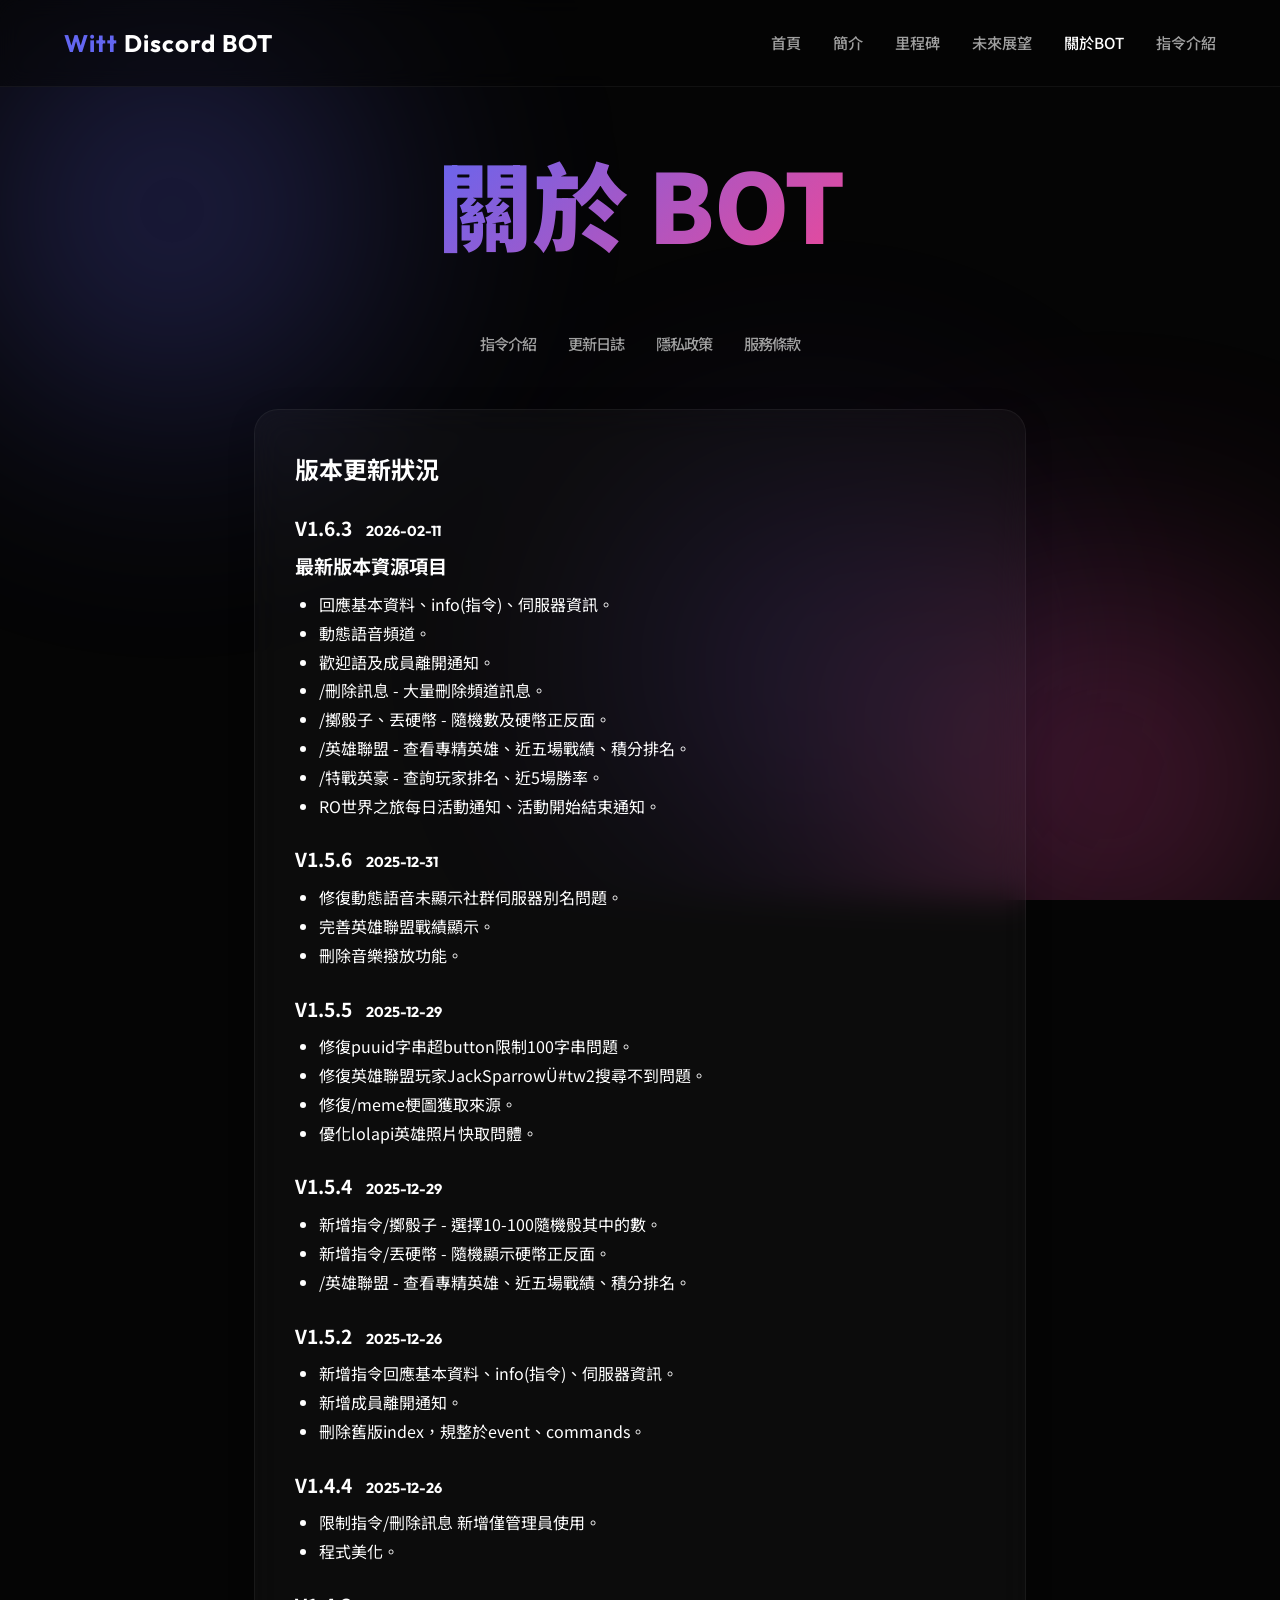
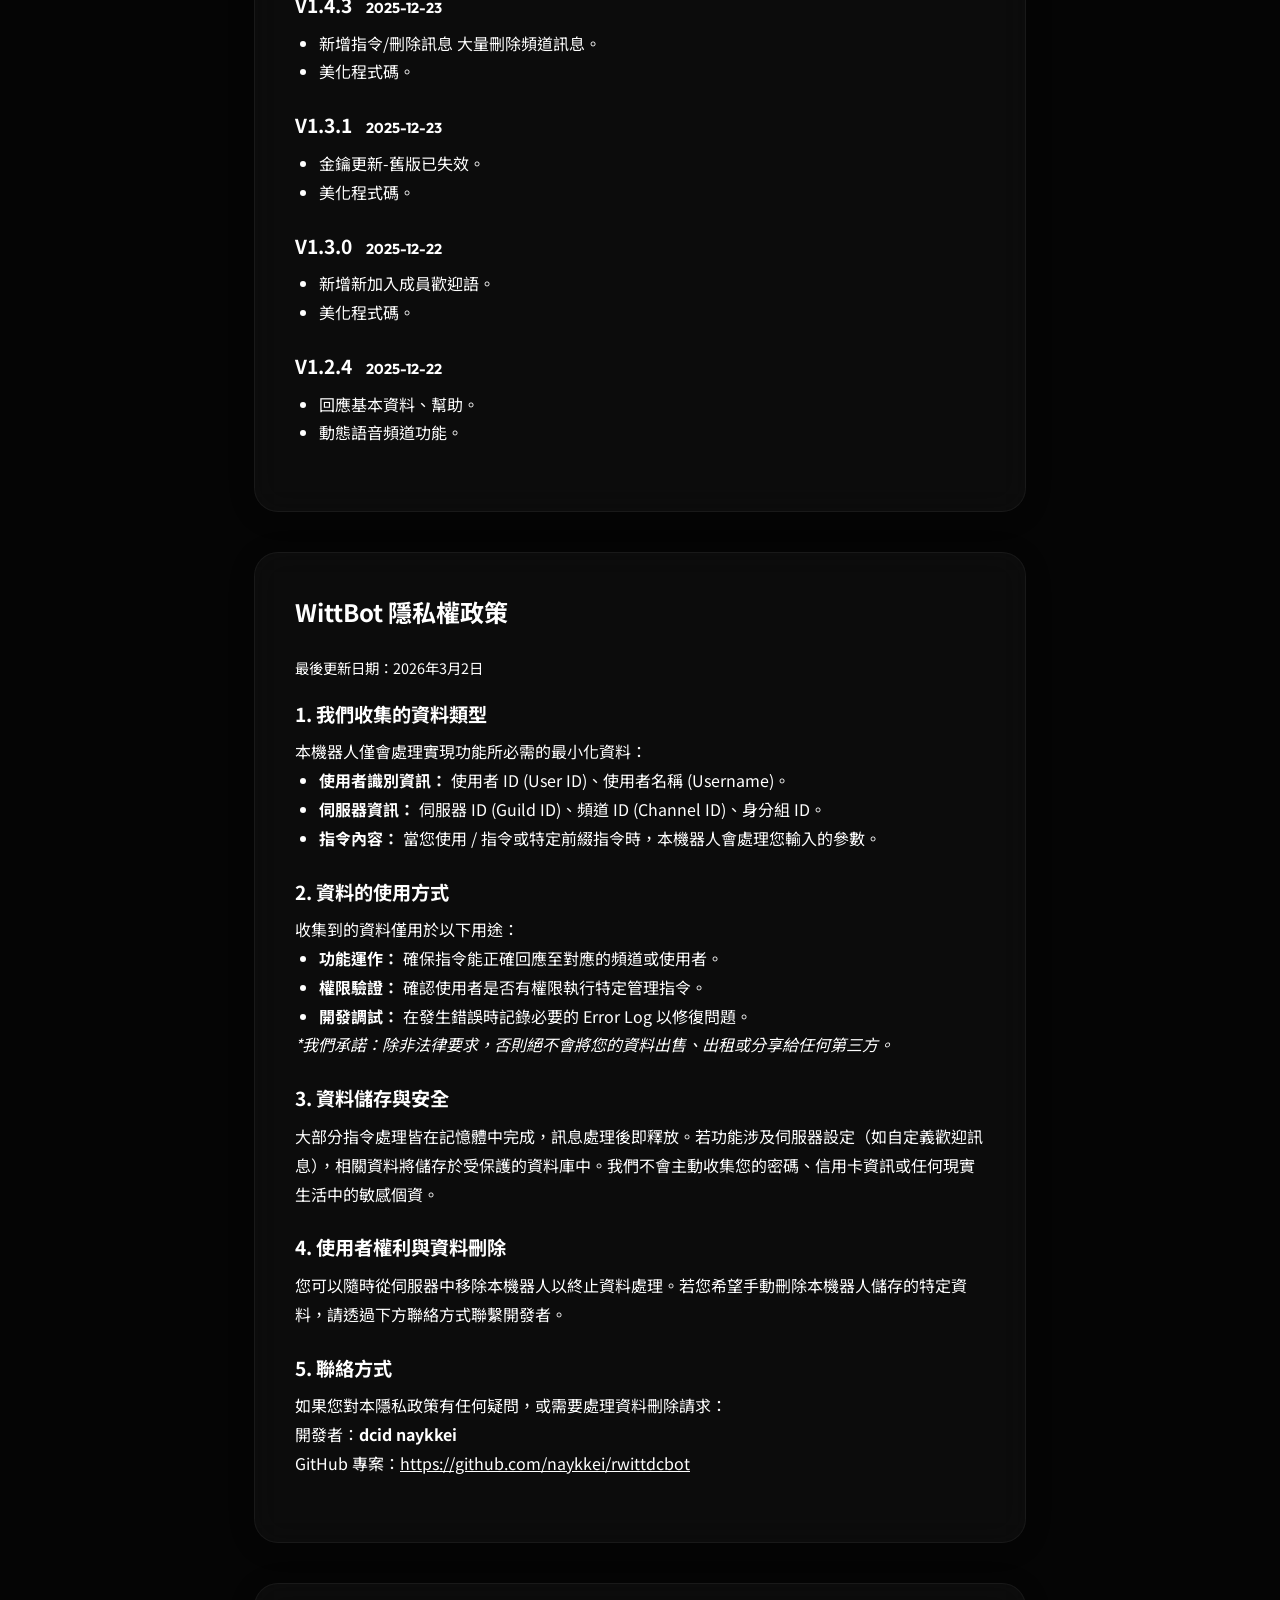
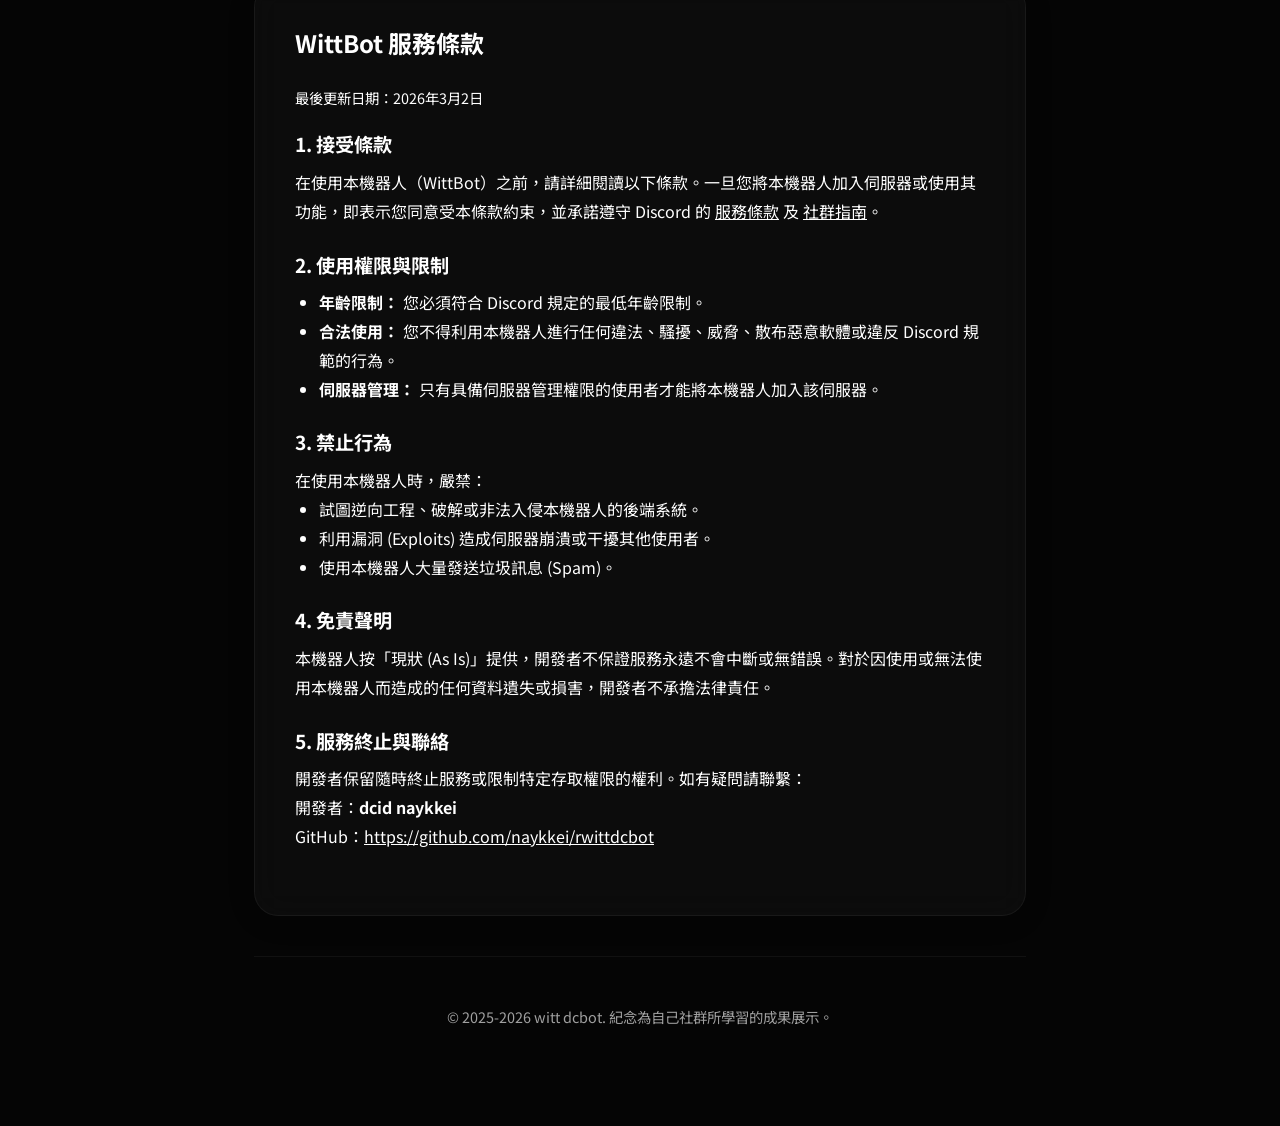
==== about.html @ fbfe6619 "Update about.html" ====
<!DOCTYPE html>
<html lang="zh-TW">
<head>
    <meta charset="UTF-8">
    <meta name="viewport" content="width=device-width, initial-scale=1.0">
    <title>維特 DC助手 | 讓自己得社群夠加強大</title>
    <meta name="description" content="紀錄自己讓一個BOT變得更加強大履歷表。">
    <link rel="stylesheet" href="style.css">
    <link rel="preconnect" href="https://fonts.googleapis.com">
    <link rel="preconnect" href="https://fonts.gstatic.com" crossorigin>
    <link href="https://fonts.googleapis.com/css2?family=Noto+Sans+TC:wght@300;400;700;900&family=Outfit:wght@300;400;700&display=swap" rel="stylesheet">
    <style>
        .about-section {
            padding: 150px 5% 50px;
            max-width: 900px;
            margin: 0 auto;
        }
        .about-card {
            margin-bottom: 2.5rem;
        }
        .about-card h2 {
            margin-bottom: 1.5rem;
            color: var(--primary-color);
            position: relative;
            display: inline-block;
        }
        .about-card h2::after {
            content: '';
            position: absolute;
            left: 0;
            bottom: -5px;
            width: 50%;
            height: 2px;
            background: linear-gradient(90deg, var(--primary-color), transparent);
        }
        .faq-item {
            margin-bottom: 1.5rem;
        }
        .faq-item h3 {
            color: #fff;
            margin-bottom: 0.5rem;
            font-size: 1.2rem;
        }
        .faq-item p, .faq-item ul {
            color: var(--text-muted);
            line-height: 1.8;
            font-size: 1rem;
        }
        .faq-item ul {
            padding-left: 1.5rem;
        }
        .changelog-date {
            font-size: 0.9rem;
            color: var(--primary-color);
            font-family: 'Outfit', sans-serif;
            margin-left: 10px;
        }
    </style>
</head>
<body>
    <div class="bg-elements">
        <div class="glow glow-1"></div>
        <div class="glow glow-2"></div>
        <div class="glow glow-3"></div>
    </div>

    <nav class="navbar">
        <div class="logo"><span>Witt</span> Discord BOT</div>
        <ul class="nav-links">
            <li><a href="index.html#home">首頁</a></li>
            <li><a href="index.html#intro">簡介</a></li>
            <li><a href="index.html#timeline">里程碑</a></li>
            <li><a href="index.html#future">未來展望</a></li>
            <li><a href="about.html" class="active" style="color: var(--primary-color);">關於BOT</a></li>
            <li><a href="commands.html" class="active">指令介紹</a></li>
        </ul>
    </nav>

    <div class="about-section">
        <h1 class="title reveal" style="text-align: center; margin-bottom: 3rem;">
            <span class="text-gradient">關於 BOT</span>
                <ul class="nav-links">
                    <li><a href="commands.html">指令介紹</a></li>
                    <li><a href="#botlogs">更新日誌</a></li>
                    <li><a href="#privacy">隱私政策</a></li>
                    <li><a href="#terms">服務條款</a></li>
                </ul>
        </h1>
        
        <div class="glass-card about-card reveal">
            <h2 id="botlogs">版本更新狀況</h2>


<div class="faq-item">
                <h3>V1.6.3 <span class="changelog-date">2026-02-11</span></h3>
		<h3>最新版本資源項目</h3>
                <ul>
                    <li>回應基本資料、info(指令)、伺服器資訊。</li>
                    <li>動態語音頻道。</li>
			<li>歡迎語及成員離開通知。</li>
		<li>/刪除訊息 - 大量刪除頻道訊息。</li>
		<li>/擲骰子、丟硬幣 - 隨機數及硬幣正反面。</li>
		<li>/英雄聯盟 - 查看專精英雄、近五場戰績、積分排名。</li>
		<li>/特戰英豪 - 查詢玩家排名、近5場勝率。</li>
		<li>RO世界之旅每日活動通知、活動開始結束通知。</li>
                </ul>
            </div>


<div class="faq-item">
                <h3>V1.5.6 <span class="changelog-date">2025-12-31</span></h3>
                <ul>
                    <li>修復動態語音未顯示社群伺服器別名問題。</li>
                    <li>完善英雄聯盟戰績顯示。</li>
                    <li>刪除音樂撥放功能。</li>
                </ul>
            </div>


<div class="faq-item">
                <h3>V1.5.5 <span class="changelog-date">2025-12-29</span></h3>
                <ul>
                    <li>修復puuid字串超button限制100字串問題。</li>
                    <li>修復英雄聯盟玩家JackSparrowÜ#tw2搜尋不到問題。</li>
                    <li>修復/meme梗圖獲取來源。</li>
                    <li>優化lolapi英雄照片快取問體。</li>
                </ul>
            </div>


<div class="faq-item">
                <h3>V1.5.4 <span class="changelog-date">2025-12-29</span></h3>
                <ul>
                    <li>新增指令/擲骰子 - 選擇10-100隨機骰其中的數。</li>
                    <li>新增指令/丟硬幣 - 隨機顯示硬幣正反面。</li>
                    <li>/英雄聯盟 - 查看專精英雄、近五場戰績、積分排名。</li>
                </ul>
            </div>


<div class="faq-item">
                <h3>V1.5.2 <span class="changelog-date">2025-12-26</span></h3>
                <ul>
                    <li>新增指令回應基本資料、info(指令)、伺服器資訊。</li>
                    <li>新增成員離開通知。</li>
                    <li>刪除舊版index，規整於event、commands。</li>
                </ul>
            </div>


<div class="faq-item">
                <h3>V1.4.4 <span class="changelog-date">2025-12-26</span></h3>
                <ul>
                    <li>限制指令/刪除訊息 新增僅管理員使用。</li>
                    <li>程式美化。</li>
                </ul>
            </div>

<div class="faq-item">
                <h3>V1.4.3 <span class="changelog-date">2025-12-23</span></h3>
                <ul>
                    <li>新增指令/刪除訊息 大量刪除頻道訊息。</li>
                    <li>美化程式碼。</li>
                </ul>
            </div>

 
<div class="faq-item">
                <h3>V1.3.1 <span class="changelog-date">2025-12-23</span></h3>
                <ul>
                    <li>金鑰更新-舊版已失效。</li>
                    <li>美化程式碼。</li>
                </ul>
            </div>


<div class="faq-item">
                <h3>V1.3.0 <span class="changelog-date">2025-12-22</span></h3>
                <ul>
                    <li>新增新加入成員歡迎語。</li>
                    <li>美化程式碼。</li>
                </ul>
            </div>


<div class="faq-item">
                <h3>V1.2.4 <span class="changelog-date">2025-12-22</span></h3>
                <ul>
                    <li>回應基本資料、幫助。</li>
                    <li>動態語音頻道功能。</li>
                </ul>
            </div>

        </div>

        <div class="glass-card about-card reveal">
    <h2 id="privacy">WittBot 隱私權政策</h2>
    <p style="font-size: 0.9em; color: var(--text-muted); margin-bottom: 20px;">最後更新日期：2026年3月2日</p>

    <div class="faq-item">
        <h3>1. 我們收集的資料類型</h3>
        <p>本機器人僅會處理實現功能所必需的最小化資料：</p>
        <ul>
            <li><strong>使用者識別資訊：</strong> 使用者 ID (User ID)、使用者名稱 (Username)。</li>
            <li><strong>伺服器資訊：</strong> 伺服器 ID (Guild ID)、頻道 ID (Channel ID)、身分組 ID。</li>
            <li><strong>指令內容：</strong> 當您使用 / 指令或特定前綴指令時，本機器人會處理您輸入的參數。</li>
        </ul>
    </div>

    <div class="faq-item">
        <h3>2. 資料的使用方式</h3>
        <p>收集到的資料僅用於以下用途：</p>
        <ul>
            <li><strong>功能運作：</strong> 確保指令能正確回應至對應的頻道或使用者。</li>
            <li><strong>權限驗證：</strong> 確認使用者是否有權限執行特定管理指令。</li>
            <li><strong>開發調試：</strong> 在發生錯誤時記錄必要的 Error Log 以修復問題。</li>
        </ul>
        <p><em>*我們承諾：除非法律要求，否則絕不會將您的資料出售、出租或分享給任何第三方。</em></p>
    </div>

    <div class="faq-item">
        <h3>3. 資料儲存與安全</h3>
        <p>大部分指令處理皆在記憶體中完成，訊息處理後即釋放。若功能涉及伺服器設定（如自定義歡迎訊息），相關資料將儲存於受保護的資料庫中。我們不會主動收集您的密碼、信用卡資訊或任何現實生活中的敏感個資。</p>
    </div>

    <div class="faq-item">
        <h3>4. 使用者權利與資料刪除</h3>
        <p>您可以隨時從伺服器中移除本機器人以終止資料處理。若您希望手動刪除本機器人儲存的特定資料，請透過下方聯絡方式聯繫開發者。</p>
    </div>

    <div class="faq-item">
        <h3>5. 聯絡方式</h3>
        <p>如果您對本隱私政策有任何疑問，或需要處理資料刪除請求：</p>
        <p>
            開發者：<strong>dcid naykkei</strong><br>
            GitHub 專案：<a href="https://github.com/naykkei/rwittdcbot" target="_blank" style="color: inherit;">https://github.com/naykkei/rwittdcbot</a>
        </p>
    </div>
</div>

        <div class="glass-card about-card reveal">
    <h2 id="terms">WittBot 服務條款</h2>
    <p style="font-size: 0.9em; color: var(--text-muted); margin-bottom: 20px;">最後更新日期：2026年3月2日</p>

    <div class="faq-item">
        <h3>1. 接受條款</h3>
        <p>在使用本機器人（WittBot）之前，請詳細閱讀以下條款。一旦您將本機器人加入伺服器或使用其功能，即表示您同意受本條款約束，並承諾遵守 Discord 的 <a href="https://discord.com/terms" target="_blank" style="color: inherit; text-decoration: underline;">服務條款</a> 及 <a href="https://discord.com/guidelines" target="_blank" style="color: inherit; text-decoration: underline;">社群指南</a>。</p>
    </div>

    <div class="faq-item">
        <h3>2. 使用權限與限制</h3>
        <ul>
            <li><strong>年齡限制：</strong> 您必須符合 Discord 規定的最低年齡限制。</li>
            <li><strong>合法使用：</strong> 您不得利用本機器人進行任何違法、騷擾、威脅、散布惡意軟體或違反 Discord 規範的行為。</li>
            <li><strong>伺服器管理：</strong> 只有具備伺服器管理權限的使用者才能將本機器人加入該伺服器。</li>
        </ul>
    </div>

    <div class="faq-item">
        <h3>3. 禁止行為</h3>
        <p>在使用本機器人時，嚴禁：</p>
        <ul>
            <li>試圖逆向工程、破解或非法入侵本機器人的後端系統。</li>
            <li>利用漏洞 (Exploits) 造成伺服器崩潰或干擾其他使用者。</li>
            <li>使用本機器人大量發送垃圾訊息 (Spam)。</li>
        </ul>
    </div>

    <div class="faq-item">
        <h3>4. 免責聲明</h3>
        <p>本機器人按「現狀 (As Is)」提供，開發者不保證服務永遠不會中斷或無錯誤。對於因使用或無法使用本機器人而造成的任何資料遺失或損害，開發者不承擔法律責任。</p>
    </div>

    <div class="faq-item">
        <h3>5. 服務終止與聯絡</h3>
        <p>開發者保留隨時終止服務或限制特定存取權限的權利。如有疑問請聯繫：</p>
        <p>
            開發者：<strong>dcid naykkei</strong><br>
            GitHub：<a href="https://github.com/naykkei/rwittdcbot" target="_blank" style="color: inherit;">https://github.com/naykkei/rwittdcbot</a>
        </p>
    </div>
</div>

    <footer>
        <p>© 2025-2026 witt dcbot. 紀念為自己社群所學習的成果展示。</p>
    </footer>

    <script src="script.js"></script>
</body>
</html>
---- style.css ----
:root {
    --bg-color: #050505;
    --text-primary: #ffffff;
    --text-secondary: #a0a0a0;
    --accent-1: #6366f1;
    --accent-2: #ec4899;
    --accent-3: #8b5cf6;
    --glass-bg: rgba(255, 255, 255, 0.03);
    --glass-border: rgba(255, 255, 255, 0.05);
}

* {
    margin: 0;
    padding: 0;
    box-sizing: border-box;
    scroll-behavior: smooth;
}

body {
    font-family: 'Noto Sans TC', 'Outfit', sans-serif;
    background-color: var(--bg-color);
    color: var(--text-primary);
    overflow-x: hidden;
    line-height: 1.6;
}

.bg-elements {
    position: fixed;
    top: 0;
    left: 0;
    width: 100vw;
    height: 100vh;
    z-index: -1;
    overflow: hidden;
    pointer-events: none;
}

.glow {
    position: absolute;
    width: 600px;
    height: 600px;
    border-radius: 50%;
    filter: blur(120px);
    opacity: 0.4;
    animation: float 20s infinite ease-in-out alternate;
}

.glow-1 {
    top: -10%;
    left: -10%;
    background: radial-gradient(circle, var(--accent-1), transparent 70%);
}

.glow-2 {
    bottom: -20%;
    right: -10%;
    background: radial-gradient(circle, var(--accent-2), transparent 70%);
    animation-delay: -5s;
}

.glow-3 {
    top: 40%;
    left: 40%;
    background: radial-gradient(circle, var(--accent-3), transparent 70%);
    opacity: 0.2;
    animation-delay: -10s;
}

@keyframes float {
    0% { transform: translate(0, 0) scale(1); }
    100% { transform: translate(100px, 50px) scale(1.2); }
}

/* Glassmorphism */

.glass-card {
    background: var(--glass-bg);
    backdrop-filter: blur(16px);
    -webkit-backdrop-filter: blur(16px);
    border: 1px solid var(--glass-border);
    border-radius: 24px;
    padding: 2.5rem;
    box-shadow: 0 4px 30px rgba(0, 0, 0, 0.1);
    transition: transform 0.3s ease, box-shadow 0.3s ease, border-color 0.3s ease;
}

.glass-card:hover {
    transform: translateY(-5px);
    box-shadow: 0 10px 40px rgba(0, 0, 0, 0.2);
    border-color: rgba(255, 255, 255, 0.1);
}

/* Navigation */

.navbar {
    position: fixed;
    top: 0;
    width: 100%;
    padding: 1.5rem 5%;
    display: flex;
    justify-content: space-between;
    align-items: center;
    z-index: 100;
    background: rgba(5, 5, 5, 0.5);
    backdrop-filter: blur(10px);
    border-bottom: 1px solid var(--glass-border);
    transition: padding 0.3s ease;
}

.logo {
    font-family: 'Outfit', sans-serif;
    font-size: 1.5rem;
    font-weight: 700;
    letter-spacing: 1px;
}

.logo span {
    color: var(--accent-1);
}

.nav-links {
    display: flex;
    list-style: none;
    gap: 2rem;
    justify-content: center;
}

.nav-links a {
    color: var(--text-secondary);
    text-decoration: none;
    font-weight: 500;
    font-size: 0.95rem;
    transition: color 0.3s ease;
    position: relative;
}

.nav-links a::after {
    content: '';
    position: absolute;
    bottom: -5px;
    left: 0;
    width: 0;
    height: 2px;
    background: linear-gradient(90deg, var(--accent-1), var(--accent-2));
    transition: width 0.3s ease;
}

.nav-links a:hover {
    color: var(--text-primary);
}



.nav-links a:hover::after {
    width: 100%;
}

/* Hero Section */

.hero {
    height: 100vh;
    display: flex;
    align-items: center;
    justify-content: center;
    text-align: center;
    padding: 0 5%;
    position: relative;
}

.badge {
    display: inline-block;
    padding: 0.5rem 1.2rem;
    border-radius: 50px;
    background: rgba(99, 102, 241, 0.1);
    border: 1px solid rgba(99, 102, 241, 0.2);
    color: #a5b4fc;
    font-size: 0.9rem;
    font-weight: 500;
    margin-bottom: 1.5rem;
    letter-spacing: 1px;
}

.title {
    font-size: clamp(3rem, 8vw, 6rem);
    font-weight: 900;
    line-height: 1.1;
    margin-bottom: 1.5rem;
    letter-spacing: -1px;
}

.text-gradient {
    background: linear-gradient(135deg, var(--accent-1) 0%, var(--accent-2) 100%);
    -webkit-background-clip: text;
    -webkit-text-fill-color: transparent;
    background-clip: text;
}

.subtitle {
    font-size: clamp(1.1rem, 2vw, 1.4rem);
    color: var(--text-secondary);
    max-width: 600px;
    margin: 0 auto 3rem;
}

.cta-button {
    display: inline-flex;
    align-items: center;
    gap: 0.8rem;
    padding: 1rem 2.5rem;
    background: linear-gradient(135deg, var(--accent-1) 0%, var(--accent-3) 100%);
    color: white;
    text-decoration: none;
    border-radius: 50px;
    font-weight: 700;
    font-size: 1.1rem;
    transition: transform 0.3s ease, box-shadow 0.3s ease;
    box-shadow: 0 4px 15px rgba(99, 102, 241, 0.3);
}



.cta-button:hover {
    transform: translateY(-2px);
    box-shadow: 0 8px 25px rgba(99, 102, 241, 0.5);
}



.arrow {
    transition: transform 0.3s ease;
}



.cta-button:hover .arrow {
    transform: translateY(3px);
}



/* Sections */

section {
    padding: 8rem 5%;
    max-width: 1200px;
    margin: 0 auto;
}



.section-title {
    font-size: 2.5rem;
    font-weight: 700;
    text-align: center;
    margin-bottom: 4rem;
    position: relative;
    display: inline-block;
    left: 50%;
    transform: translateX(-50%);
}



.section-title::after {
    content: '';
    position: absolute;
    bottom: -10px;
    left: 50%;
    transform: translateX(-50%);
    width: 60px;
    height: 4px;
    background: linear-gradient(90deg, var(--accent-1), var(--accent-2));
    border-radius: 2px;
}



/* Intro */

.intro-section .glass-card {
    text-align: center;
    max-width: 800px;
    margin: 0 auto;
}



.intro-section h2 {
    font-size: 2rem;
    margin-bottom: 1rem;
}



.intro-section p {
    color: var(--text-secondary);
    font-size: 1.1rem;
}



/* Timeline */

.timeline-container {
    position: relative;
    max-width: 800px;
    margin: 0 auto;
}



.timeline-container::before {
    content: '';
    position: absolute;
    top: 0;
    bottom: 0;
    left: 20px;
    width: 2px;
    background: linear-gradient(to bottom, var(--accent-1), var(--accent-2), var(--accent-3));
    border-radius: 2px;
}



.timeline-item {
    position: relative;
    padding-left: 60px;
    margin-bottom: 3rem;
}



.timeline-item:last-child {
    margin-bottom: 0;
}



.timeline-dot {
    position: absolute;
    left: 11px;
    top: 24px;
    width: 20px;
    height: 20px;
    border-radius: 50%;
    background: var(--bg-color);
    border: 4px solid var(--accent-1);
    box-shadow: 0 0 10px rgba(99, 102, 241, 0.5);
    z-index: 1;
    transition: background 0.3s ease, transform 0.3s ease;
}



.timeline-item:hover .timeline-dot {
    background: var(--accent-1);
    transform: scale(1.2);
}



.timeline-item:nth-child(even) .timeline-dot {
    border-color: var(--accent-2);
}



.timeline-item:nth-child(even):hover .timeline-dot {
    background: var(--accent-2);
}



.timeline-item:nth-child(3n) .timeline-dot {
    border-color: var(--accent-3);
}



.timeline-item:nth-child(3n):hover .timeline-dot {
    background: var(--accent-3);
}



.year {
    display: inline-block;
    font-family: 'Outfit', sans-serif;
    font-size: 0.9rem;
    font-weight: 700;
    color: var(--accent-1);
    background: rgba(99, 102, 241, 0.1);
    padding: 0.3rem 1rem;
    border-radius: 50px;
    margin-bottom: 1rem;
}



.timeline-item:nth-child(even) .year {
    color: var(--accent-2);
    background: rgba(236, 72, 153, 0.1);
}



.timeline-item:nth-child(3n) .year {
    color: var(--accent-3);
    background: rgba(139, 92, 246, 0.1);
}



.timeline-content h3 {
    font-size: 1.5rem;
    margin-bottom: 0.8rem;
}



.timeline-content p {
    color: var(--text-secondary);
}



/* Future Section */

.future-card {
    text-align: center;
    background: linear-gradient(135deg, rgba(255,255,255,0.05) 0%, rgba(99, 102, 241, 0.05) 100%);
}



.future-card h2 {
    font-size: 2.2rem;
    margin-bottom: 1.5rem;
    background: linear-gradient(135deg, #fff 0%, #a5b4fc 100%);
    -webkit-background-clip: text;
    -webkit-text-fill-color: transparent;
    background-clip: text;
}



.future-card p {
    color: var(--text-secondary);
    font-size: 1.1rem;
    max-width: 600px;
    margin: 0 auto;
}



/* Footer */

footer {
    text-align: center;
    padding: 3rem 5%;
    border-top: 1px solid var(--glass-border);
    color: var(--text-secondary);
    font-size: 0.9rem;
}



/* Animations */

.reveal {
    opacity: 0;
    transform: translateY(30px);
    transition: all 0.8s cubic-bezier(0.5, 0, 0, 1);
}



.reveal.active {
    opacity: 1;
    transform: translateY(0);
}



/* Responsive */

@media (max-width: 768px) {
    .nav-links {
        display: none;
    }
    .timeline-container::before {
        left: 10px;
    }
    .timeline-item {
        padding-left: 40px;
    }
    .timeline-dot {
        left: 1px;
    }
    section {
        padding: 5rem 5%;
    }
    .title {
        font-size: 2.8rem;
    }
}



/* 狀態標籤基礎樣式 */

.badge {
    display: inline-flex;
    align-items: center;
    gap: 8px;
    padding: 5px 12px;
    border-radius: 20px;
    background: rgba(255, 255, 255, 0.1);
    font-family: monospace;
}



/* 狀態圓點 */

.status-dot {
    width: 8px;
    height: 8px;
    border-radius: 50%;
    background: #888; /* 預設灰色 */
    transition: all 0.3s ease;
}



/* 在線時的綠燈效果 (呼吸燈) */
.badge.online {
    background: rgba(0, 255, 65, 0.1);
    border: 1px solid rgba(0, 255, 65, 0.3);
    color: #00ff41;
}

.badge.offline {
    background: rgba(255, 62, 62, 0.1);
    border: 1px solid rgba(255, 62, 62, 0.3);
    color: #ff3e3e;
}



@keyframes pulse {
    0% { opacity: 1; }
    50% { opacity: 0.5; }
    100% { opacity: 1; }
}

#bot-status-badge.online .status-dot {
    background-color: #00ff41; /* 綠色 */
    box-shadow: 0 0 10px #00ff41;
}

#bot-status-badge.offline .status-dot {
    background-color: #ff3e3e; /* 紅色 */
    box-shadow: 0 0 10px #ff3e3e;
}

.status-dot {
    display: inline-block;
    width: 10px;
    height: 10px;
    border-radius: 50%;
    margin-right: 8px;
    background-color: #888; /* 預設灰燈 */
}

/* 針對手機版 (寬度小於 768px) 的調整 */
@media (max-width: 768px) {
    .title {
        font-size: 2.5rem; /* 縮小手機版的標題字體 */
        line-height: 1.2;
    }

    .subtitle {
        font-size: 1rem;
        padding: 0 10px; /* 增加兩側間距避免貼邊 */
    }

    .hero {
        padding: 0 20px;
    }

    /* 讓狀態標籤在手機上更顯眼 */
    .badge {
        font-size: 0.8rem;
        padding: 4px 10px;
    }
}

@media (max-width: 768px) {
    .navbar {
        flex-direction: column; /* 讓 Logo 與連結上下排列 */
        padding: 1rem 0;
    }

    .nav-links {
        display: flex;
        gap: 1rem; /* 縮小連結間距 */
        margin-top: 10px;
        overflow-x: auto; /* 如果連結太多，允許左右滑動 */
        width: 100%;
        justify-content: center;
    }

    .nav-links a {
        font-size: 0.85rem;
        white-space: nowrap; /* 防止連結文字換行 */
    }
}

@media (max-width: 768px) {
    .timeline-container::before {
        left: 15px; /* 把中間的那條線往左移 */
    }

    .timeline-item {
        padding-left: 35px; /* 縮小縮進 */
    }

    .timeline-dot {
        left: 6px; /* 調整圓點位置 */
        width: 16px;
        height: 16px;
    }

    .glass-card {
        padding: 1.5rem; /* 縮小卡片的內邊距 */
    }
}

@media (max-width: 768px) {
    .glow {
        width: 300px;
        height: 300px;
        filter: blur(80px); /* 減輕手機 GPU 負擔 */
    }
}

/* 移除所有 left: 50% 或 transform 居中法，改用 flex 概念 */
.section-title {
    display: block;      /* 確保它是區塊元素 */
    width: 100%;         /* 佔滿寬度 */
    text-align: center;  /* 讓裡面的文字置中 */
    margin: 0 auto 3rem; /* 左右 auto 確保容器置中 */
    position: relative;
    left: 0 !important;  /* 強制歸零，防止手機版歪掉 */
    transform: none !important; /* 防止與 reveal 動畫衝突 */
}

/* 修正底部的裝飾線 */
.section-title::after {
    content: '';
    position: absolute;
    bottom: -10px;
    left: 50%;
    transform: translateX(-50%); /* 只有裝飾線需要位移 */
    width: 60px;
    height: 4px;
    background: linear-gradient(90deg, var(--accent-1), var(--accent-2));
    border-radius: 2px;
}

/* 修正 reveal 動畫在手機上的衝突 */
.reveal.active {
    opacity: 1;
    /* 這裡只負責上下移動，不要去動到左右位置 */
    transform: translateY(0) !important;
}

/* 針對手機版 (螢幕寬度小於 768px) 的微調 */
@media (max-width: 768px) {
    .section-title {
        font-size: 1.8rem;    /* 手機版字體縮小一點比較精緻 */
        margin-bottom: 2.5rem;
        padding: 0 15px;      /* 增加一點左右內距，防止文字貼到螢幕邊緣 */
    }
}

/* 讓點點動起來的動畫 */
.loading-dots::after {
    content: '';
    animation: dots 1.5s infinite;
}

@keyframes dots {
    0%   { content: ''; }
    25%  { content: '.'; }
    50%  { content: '..'; }
    75%  { content: '...'; }
    100% { content: ''; }
}

/* 讓整行文字有呼吸閃爍感 (選用) */
.detecting {
    opacity: 1;
    animation: pulse-text 1.5s infinite ease-in-out;
}

@keyframes pulse-text {
    0%, 100% { opacity: 0.6; }
    50% { opacity: 1; }
}

/* =========================================
   指令介紹頁面專屬樣式 (補齊缺失部分)
   ========================================= */

/* 指令網格佈局 */
.commands-section {
    padding-top: 120px; /* 避開固定導覽列 */
}

.commands-grid {
    display: grid;
    grid-template-columns: repeat(auto-fit, minmax(320px, 1fr));
    gap: 2rem;
    margin-top: 3rem;
}

/* 指令卡片外框 (複用部分 glass-card 但取消內距) */
.command-card {
    padding: 0 !important; 
    overflow: hidden;
    display: flex;
    flex-direction: column;
}

/* 模擬終端機頂部欄 */
.terminal-header {
    background: rgba(255, 255, 255, 0.05);
    padding: 12px 20px;
    display: flex;
    align-items: center;
    gap: 8px;
    border-bottom: 1px solid var(--glass-border);
}

.terminal-header .dot {
    width: 10px;
    height: 10px;
    border-radius: 50%;
}

.dot.red { background: #ff5f56; }
.dot.yellow { background: #ffbd2e; }
.dot.green { background: #27c93f; }

.command-name {
    margin-left: 10px;
    font-family: 'Fira Code', monospace;
    font-size: 0.9rem;
    color: var(--accent-1);
}

/* 指令展示圖區塊 */
.command-demo img {
    width: 100%;
    height: auto;
    aspect-ratio: 16 / 9;
    object-fit: cover;
    display: block;
    border-bottom: 1px solid var(--glass-border);
}

/* 指令文字資訊區 */
.command-info {
    padding: 1.5rem;
}

.command-info h3 {
    font-size: 1.25rem;
    margin-bottom: 0.5rem;
    color: var(--text-primary);
}

.command-info p {
    color: var(--text-secondary);
    font-size: 0.95rem;
    margin-bottom: 1.2rem;
}

/* 程式碼標籤樣式 */
.code-badge {
    background: rgba(99, 102, 241, 0.1);
    color: var(--accent-1);
    padding: 4px 10px;
    border-radius: 6px;
    font-family: 'Fira Code', monospace;
    font-size: 0.8rem;
    border: 1px solid rgba(99, 102, 241, 0.2);
}

/* 手機版適配微調 */
@media (max-width: 480px) {
    .commands-grid {
        grid-template-columns: 1fr;
    }
}

/* --- 指令分類按鈕樣式 --- */
.command-filters {
    display: flex;
    justify-content: center;
    gap: 1rem;
    margin-bottom: 3rem;
    flex-wrap: wrap;
}

.filter-btn {
    background: rgba(255, 255, 255, 0.05);
    border: 1px solid var(--glass-border);
    color: var(--text-secondary);
    padding: 8px 20px;
    border-radius: 50px;
    cursor: pointer;
    font-size: 0.9rem;
    transition: all 0.3s ease;
}

.filter-btn:hover {
    background: rgba(99, 102, 241, 0.1);
    border-color: var(--accent-1);
    color: white;
}

.filter-btn.active {
    background: var(--accent-1);
    color: white;
    box-shadow: 0 4px 15px rgba(99, 102, 241, 0.3);
}
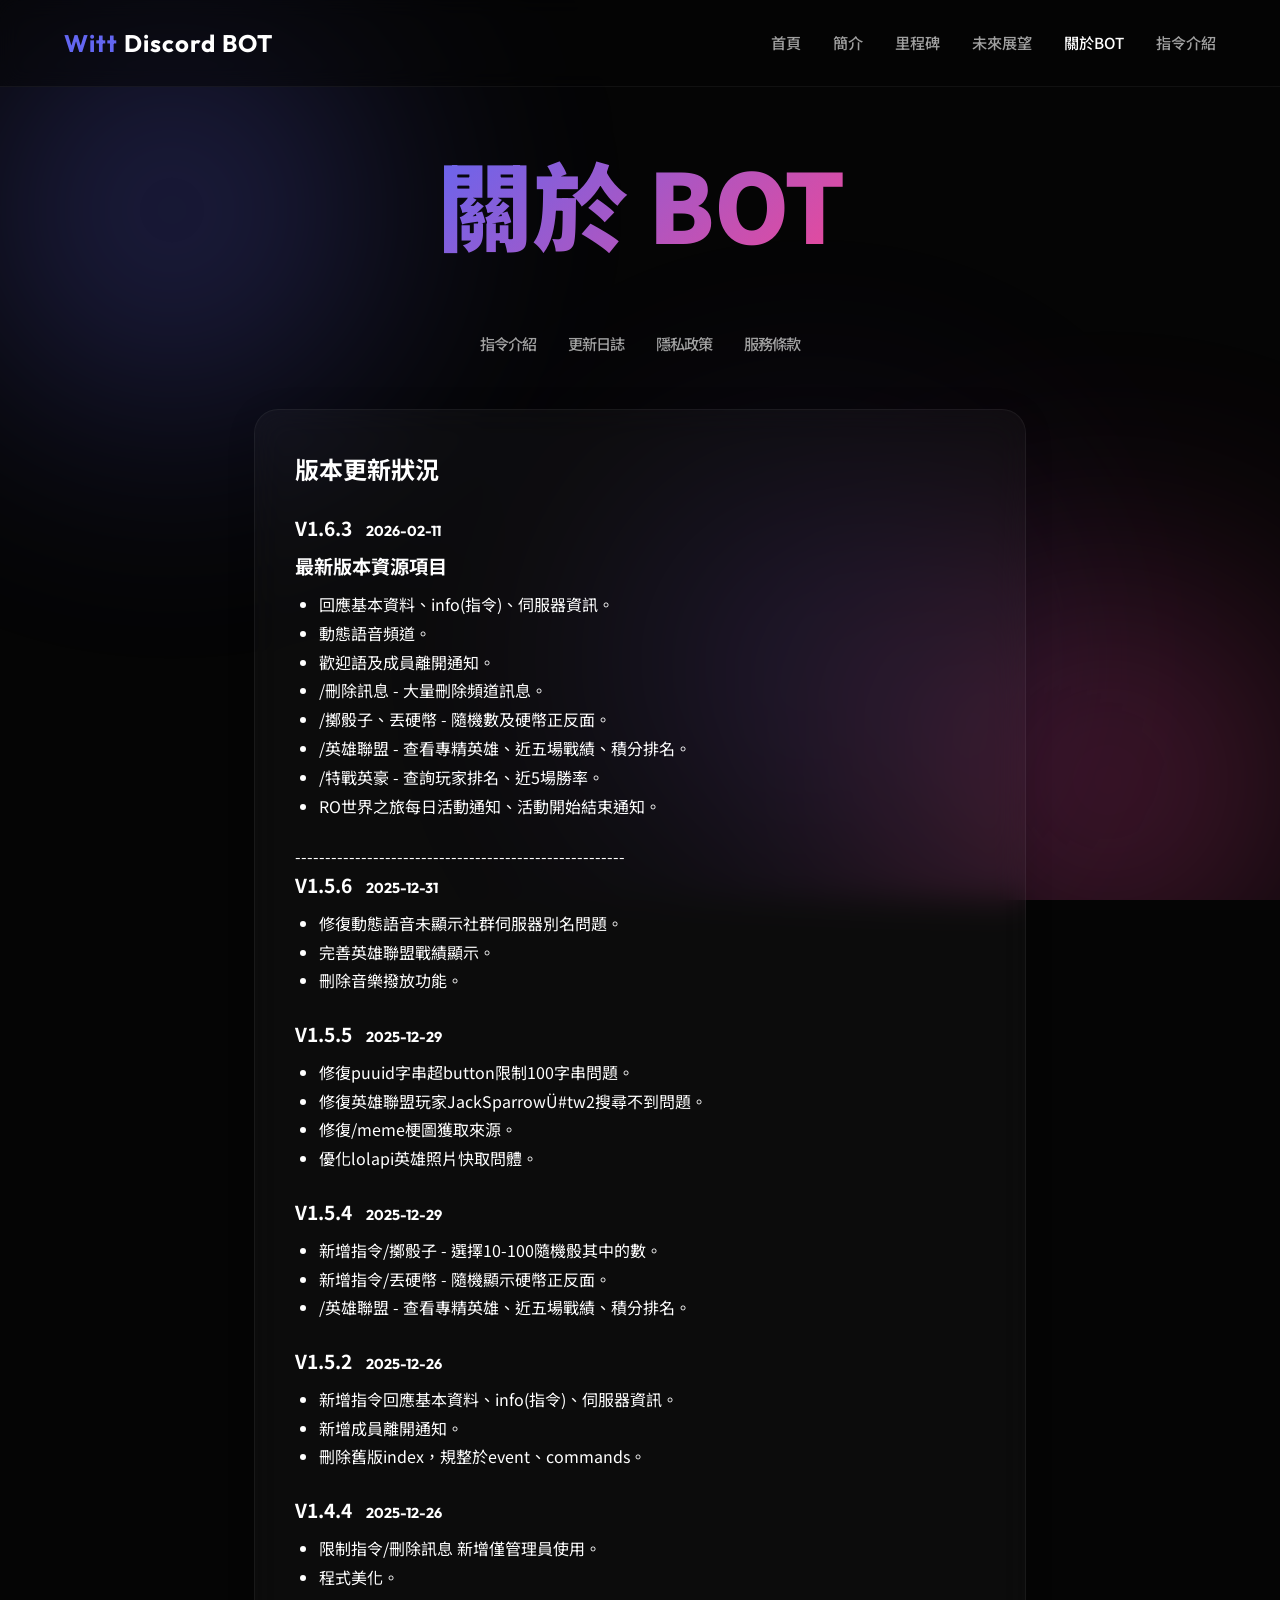
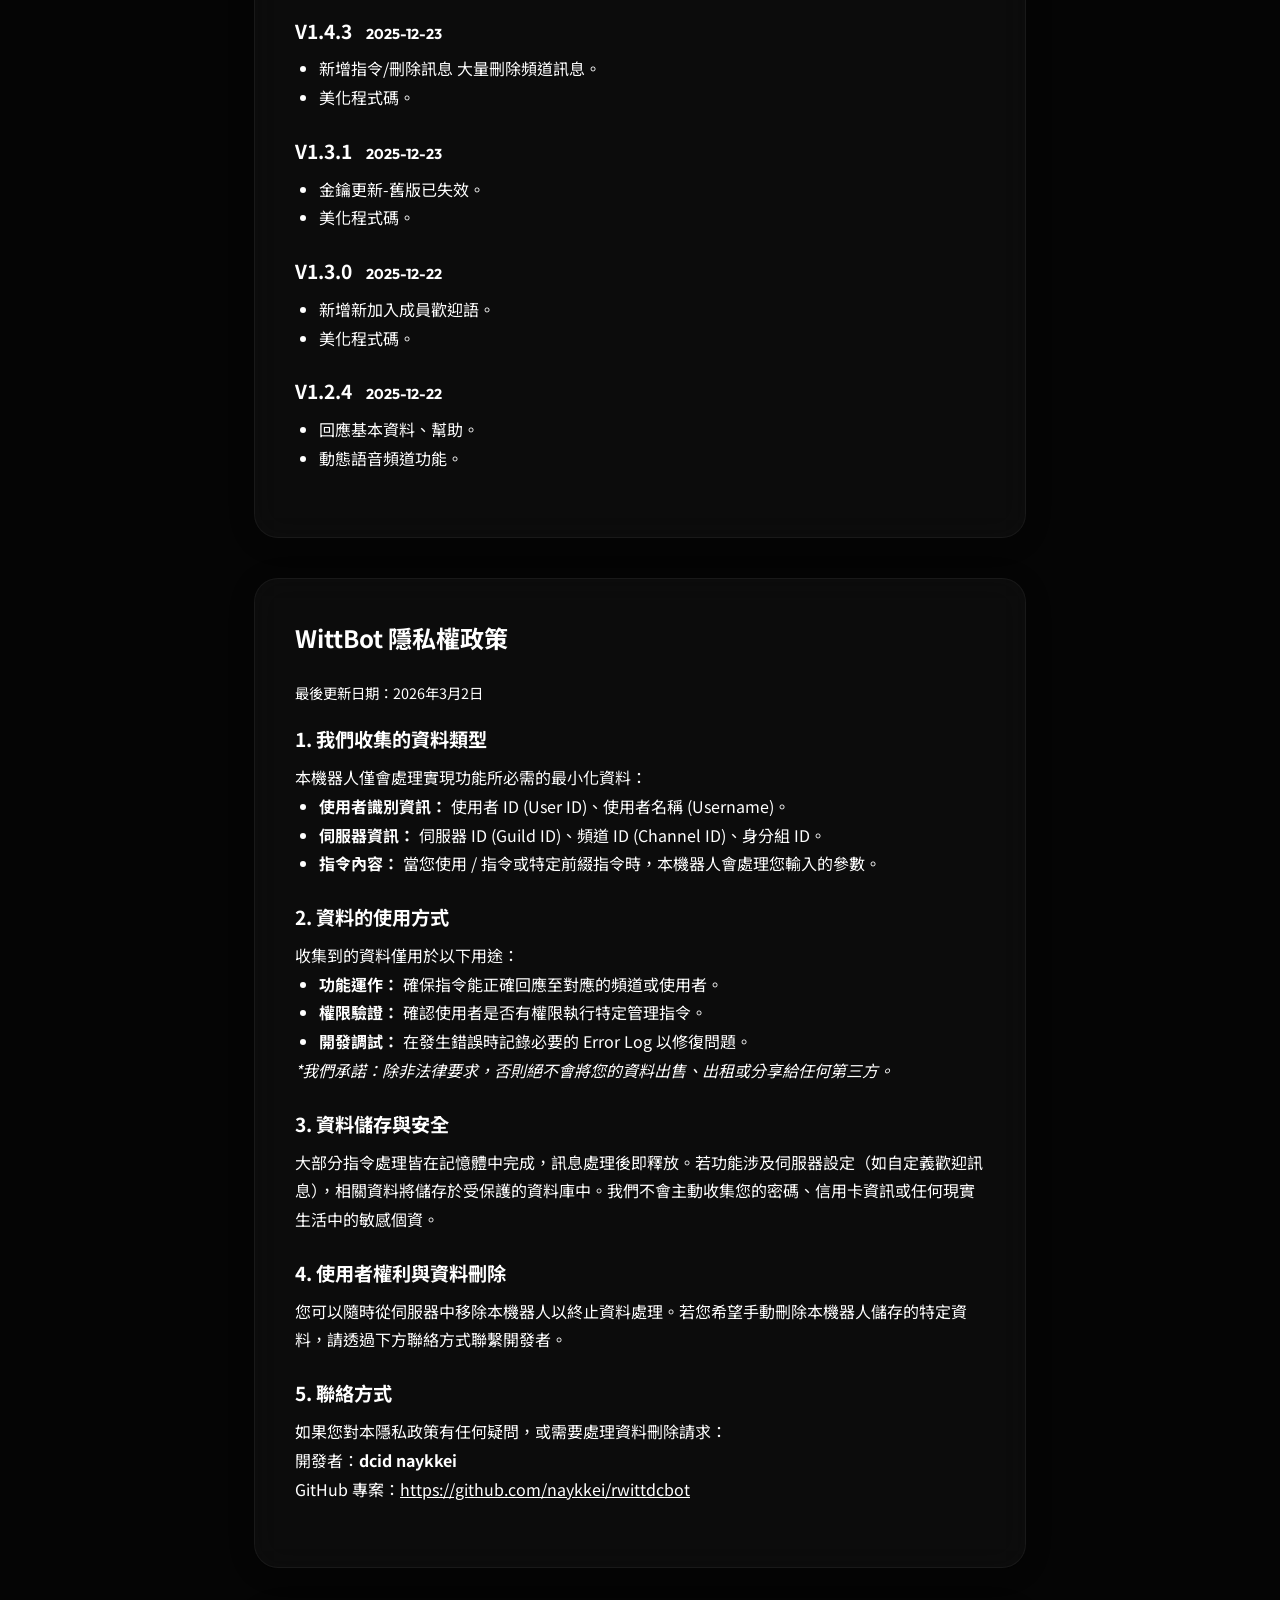
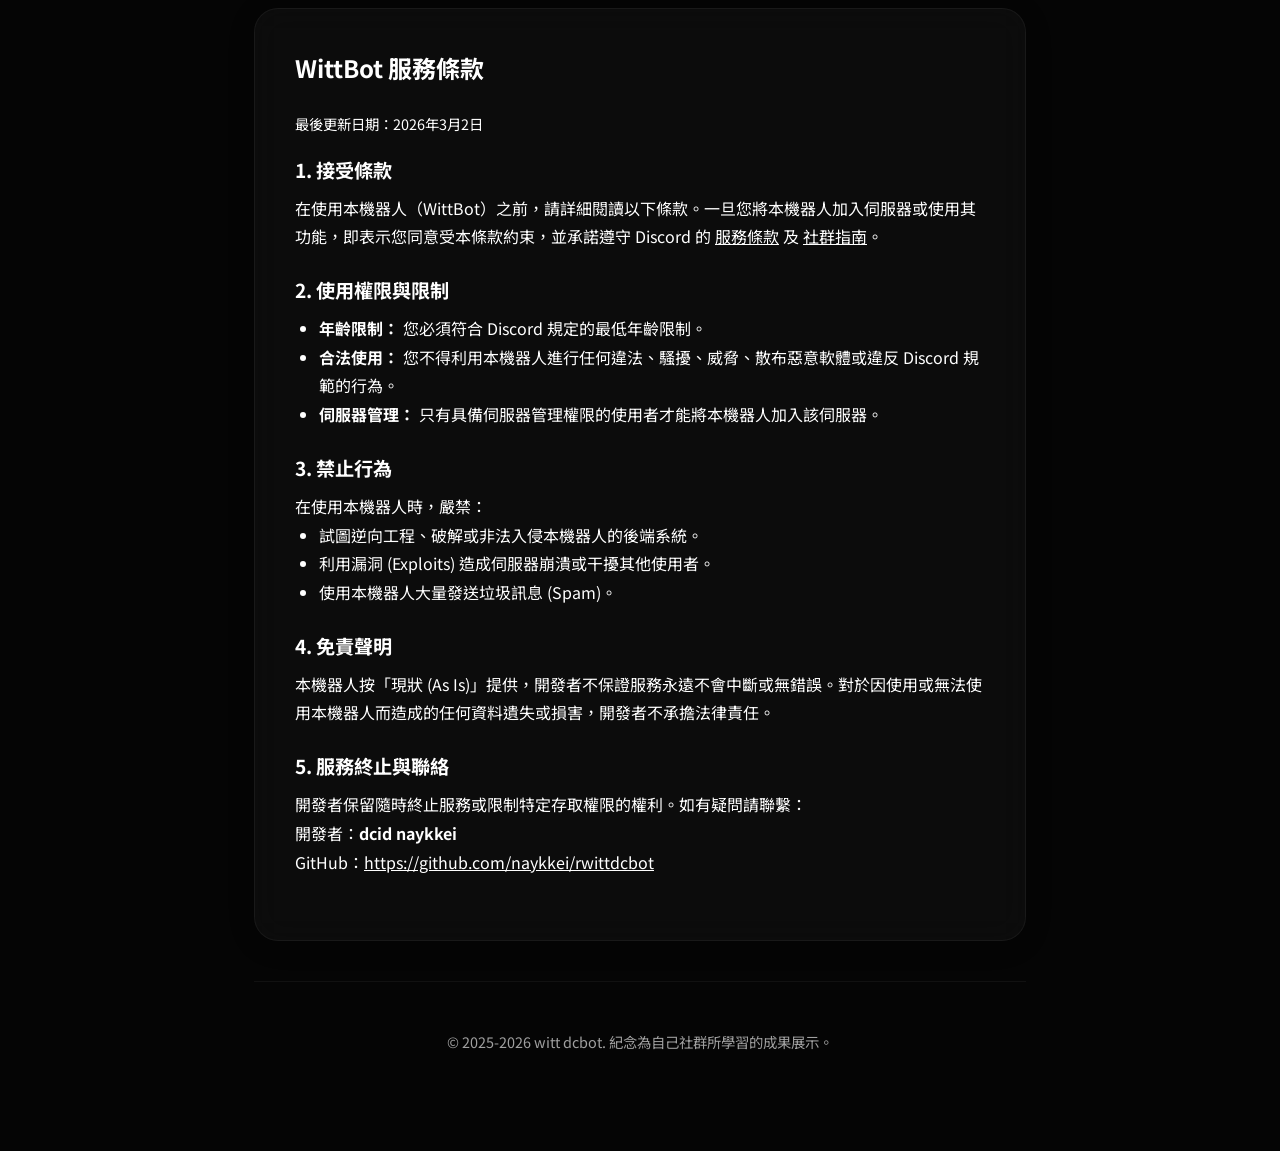
==== commit 30ae2afe: "Update about.html" ====
--- a/about.html
+++ b/about.html
@@ -105,6 +105,7 @@
 		<li>RO世界之旅每日活動通知、活動開始結束通知。</li>
                 </ul>
             </div>
+			<p>-------------------------------------------------------</p>
 
 
 <div class="faq-item">
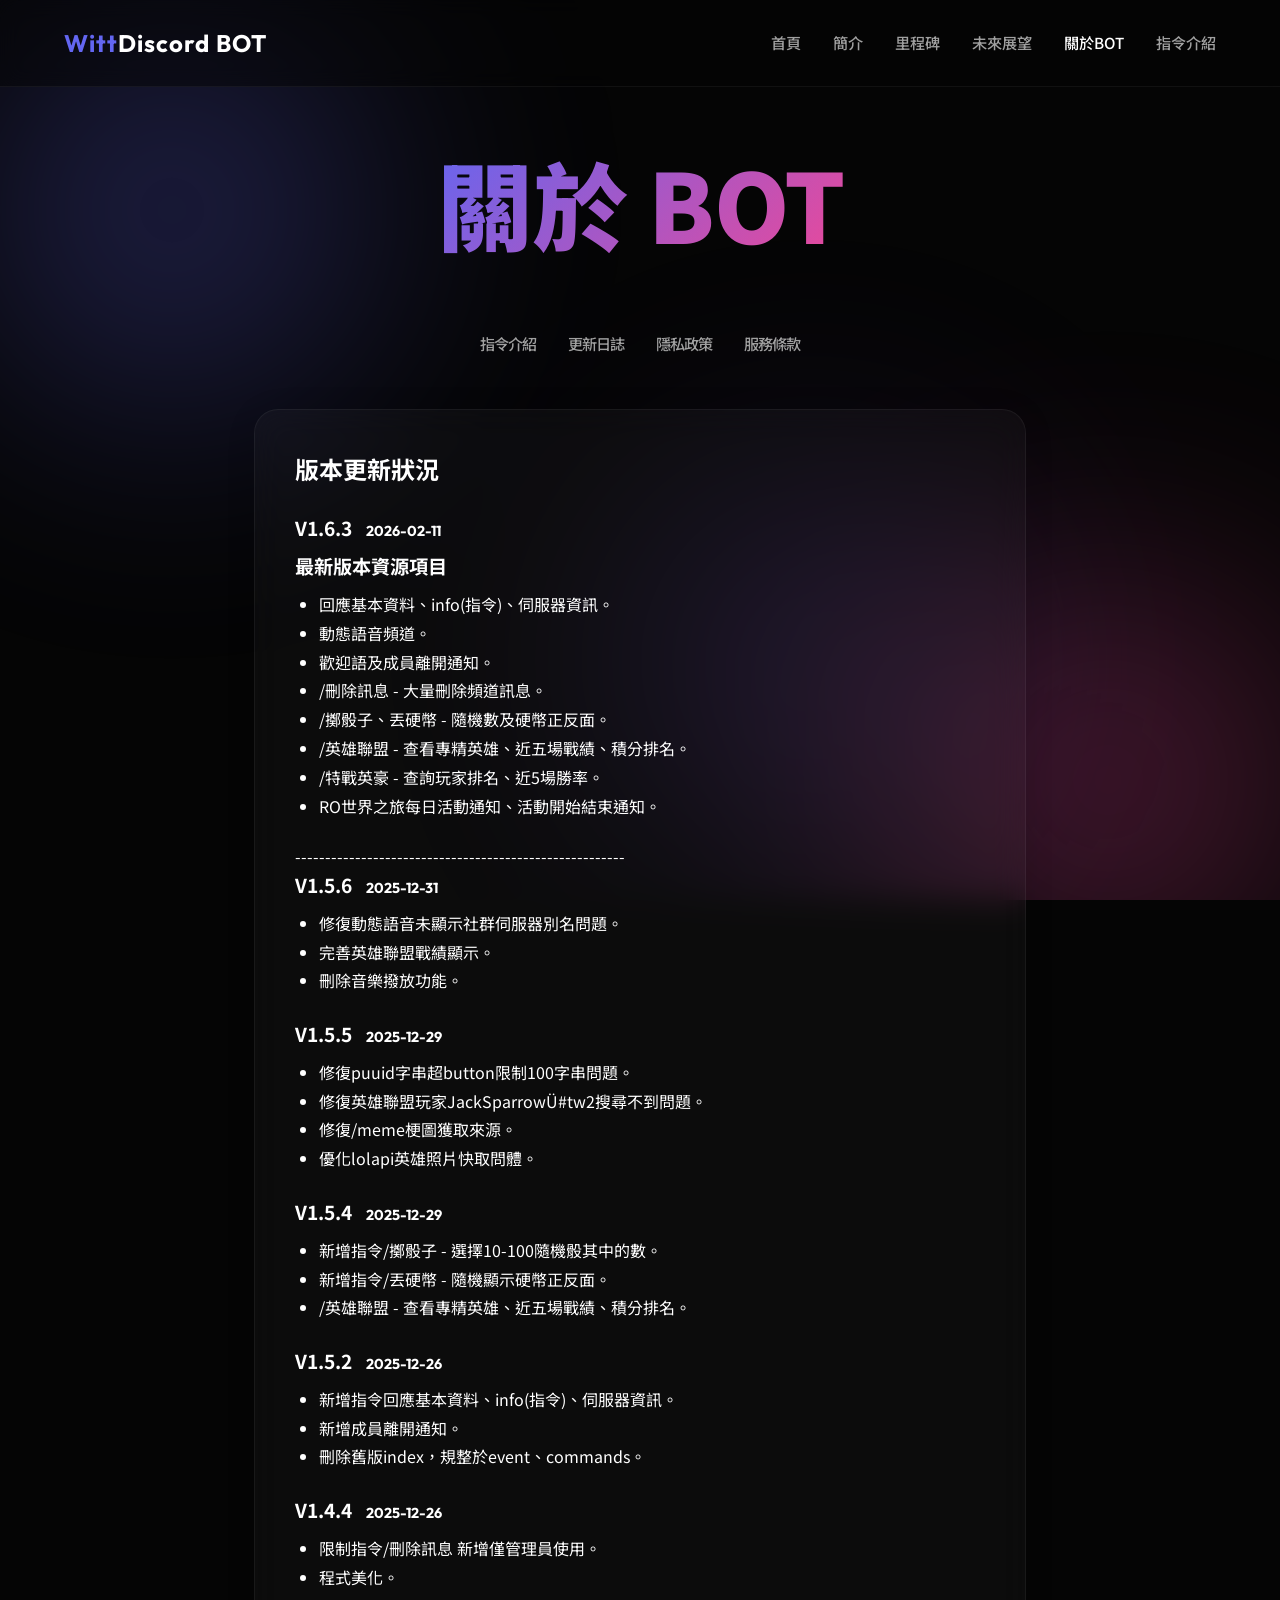
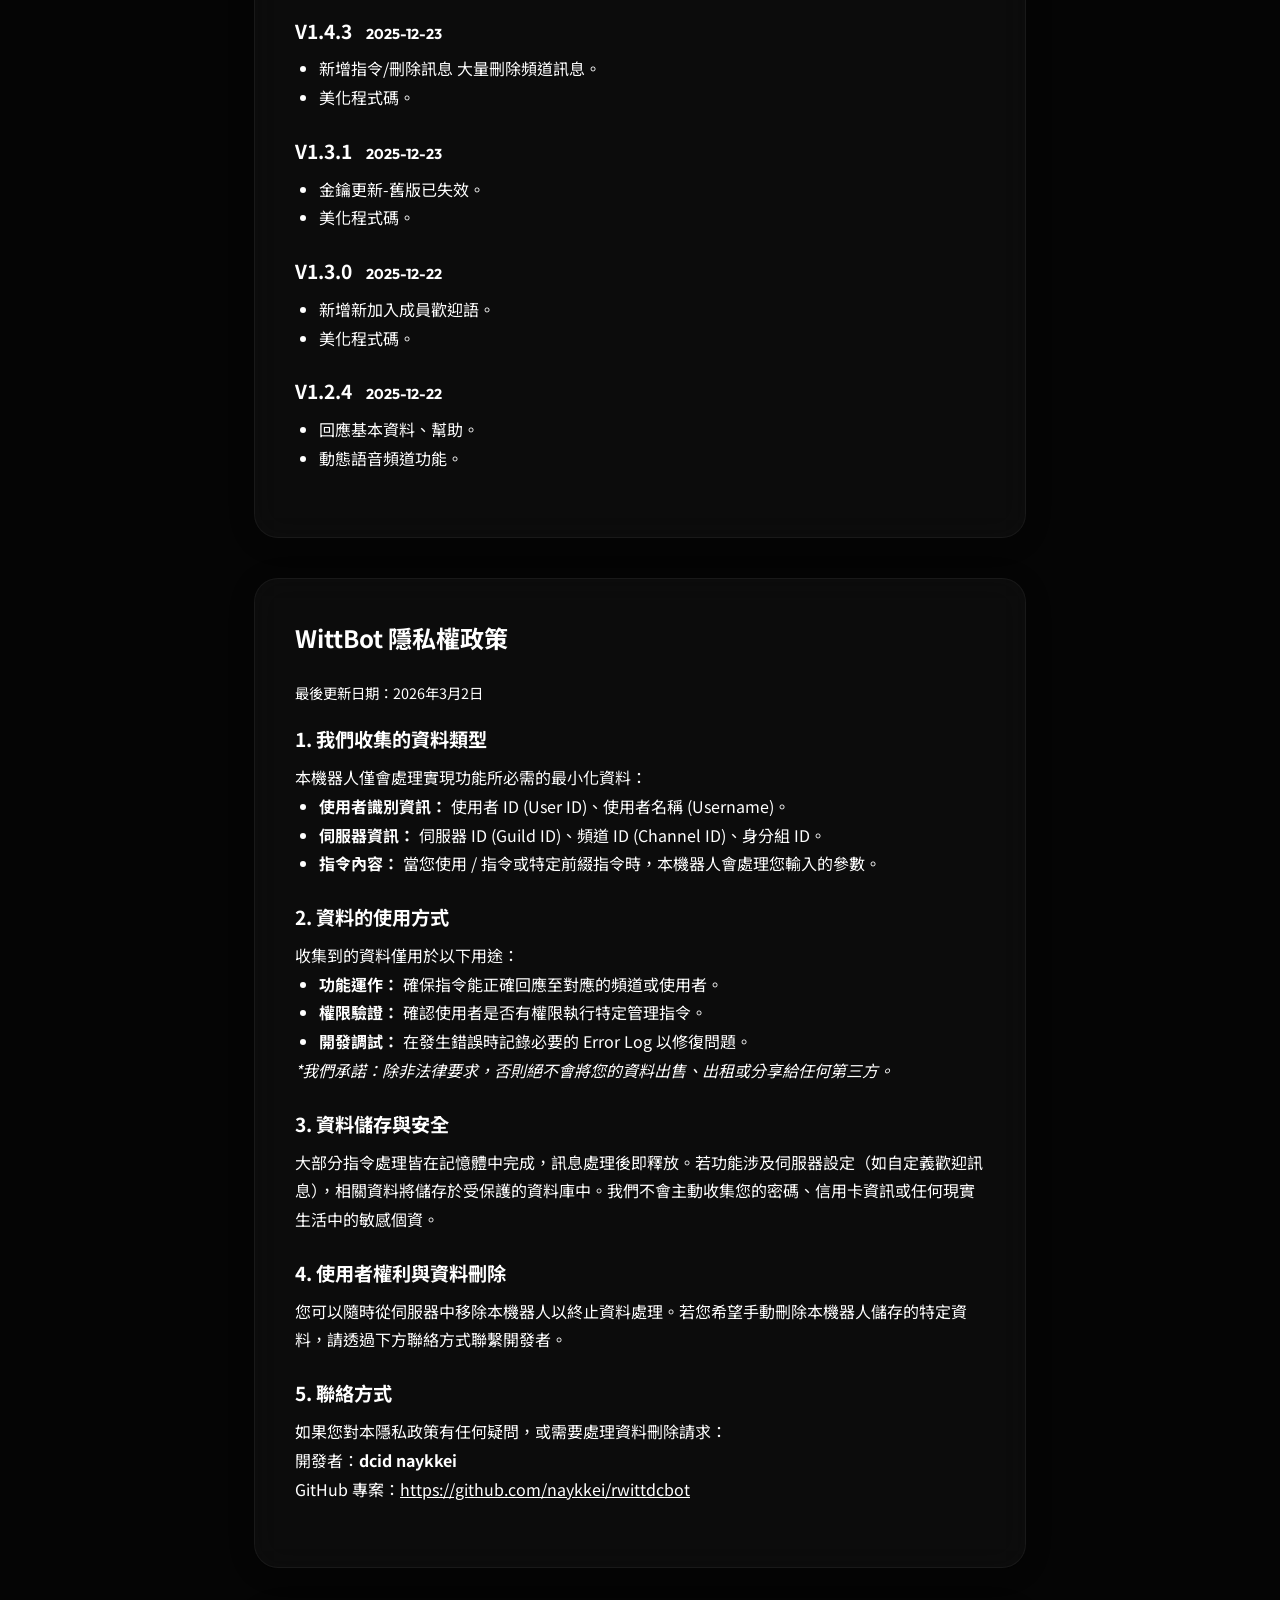
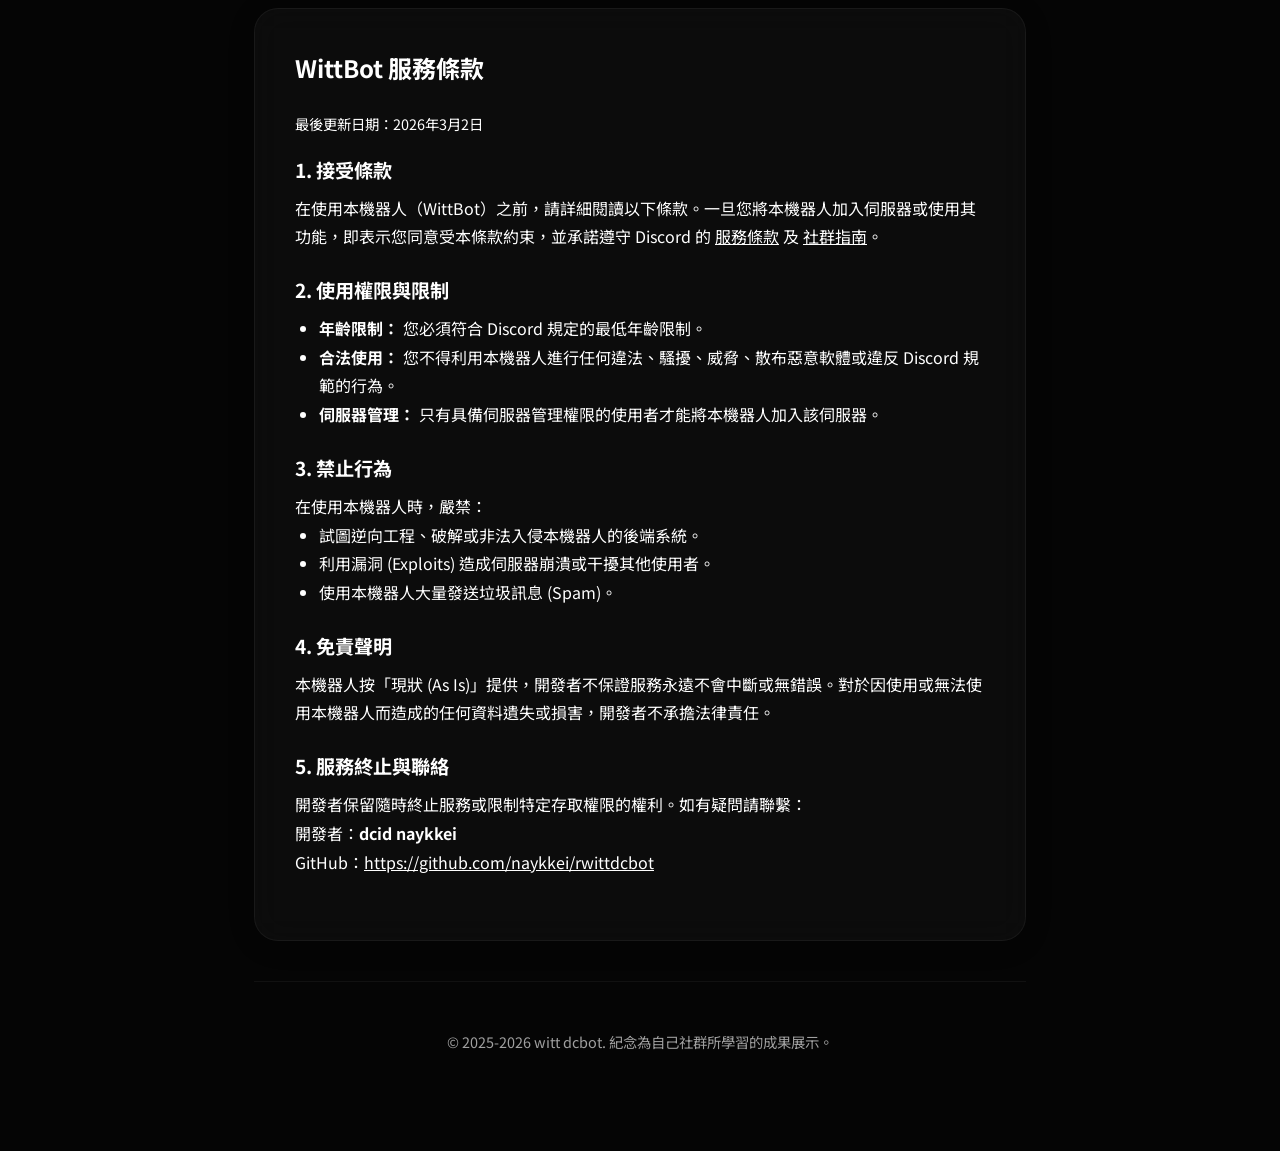
==== commit 589e412f: "修改LOGO回主頁樣式" ====
--- a/about.html
+++ b/about.html
@@ -65,7 +65,7 @@
     </div>
 
     <nav class="navbar">
-        <div class="logo"><span>Witt</span> Discord BOT</div>
+        <a href="index.html" class="logo"><span>Witt</span> Discord BOT</a>
         <ul class="nav-links">
             <li><a href="index.html#home">首頁</a></li>
             <li><a href="index.html#intro">簡介</a></li>
--- a/style.css
+++ b/style.css
@@ -107,15 +107,30 @@
     transition: padding 0.3s ease;
 }
 
+/* --- 導覽列 Logo 樣式修正 --- */
 .logo {
     font-family: 'Outfit', sans-serif;
     font-size: 1.5rem;
     font-weight: 700;
     letter-spacing: 1px;
-}
-
+    
+    /* 🛠️ [新增] 清除超連結預設樣式 */
+    text-decoration: none; /* 移除底線 */
+    color: var(--text-primary); /* 強制使用你的主文字顏色 (白色)，防止變藍/紫 */
+    
+    display: flex; /* [選用] 確保文字垂直居中 */
+    align-items: center;
+}
+
+/* 確保 <span> 的靛藍色不受影響 */
 .logo span {
     color: var(--accent-1);
+}
+
+/* [選用] 加一個滑鼠懸停效果，讓使用者知道這是可以點擊的 */
+.logo:hover {
+    opacity: 0.8; /* 懸停時輕微變淡 */
+    transition: opacity 0.3s ease;
 }
 
 .nav-links {
@@ -719,11 +734,37 @@
     padding-top: 120px; /* 避開固定導覽列 */
 }
 
+/* --- 指令網格佈局：解決單張卡片暴走問題 --- */
 .commands-grid {
     display: grid;
-    grid-template-columns: repeat(auto-fit, minmax(320px, 1fr));
-    gap: 2rem;
-    margin-top: 3rem;
+    /* 關鍵修改：將 1fr 換成固定的最大值 430px */
+    /* repeat(auto-fill, ...) 會根據容器寬度自動填充，但每張卡片限制在 430px */
+    grid-template-columns: repeat(auto-fill, minmax(320px, 430px)); 
+    
+    gap: 2.5rem;
+    margin: 3rem auto;
+    max-width: 1200px; /* 限制整體容器寬度 */
+    
+    /* 當卡片只有一張或兩張時，這行能確保它們在螢幕水平居中 */
+    justify-content: center; 
+}
+
+/* 手機版適配：確保小螢幕下能縮小 */
+@media (max-width: 480px) {
+    .commands-grid {
+        /* 手機版改回 1fr 讓它滿版，因為 430px 可能會超出小手機螢幕 */
+        grid-template-columns: 1fr; 
+        padding: 0 1rem;
+    }
+}
+
+/* 3. 手機版保持原樣 (寬度小於 768px) */
+@media (max-width: 768px) {
+    .commands-grid {
+        /* 手機版維持你現在覺得不錯的樣式，一張卡片佔滿寬度 */
+        grid-template-columns: 1fr;
+        gap: 1.5rem;
+    }
 }
 
 /* 指令卡片外框 (複用部分 glass-card 但取消內距) */
@@ -732,6 +773,19 @@
     overflow: hidden;
     display: flex;
     flex-direction: column;
+    background: #050025; /* 保持極深色底 */
+    border-radius: 20px;
+    border: 2px solid rgb(255 255 255 / 30%);
+    box-shadow: 
+        0 0 15px rgba(99, 102, 241, 0.15), /* 柔和的外發光 */
+        0 4px 6px rgba(0, 0, 0, 0.3); /* 陰影依舊在 */
+    
+    transition: all 0.3s ease;
+}
+
+.command-card:hover {
+    border-color: rgba(99, 102, 241, 0.6);
+    box-shadow: 0 0 25px rgba(99, 102, 241, 0.25);
 }
 
 /* 模擬終端機頂部欄 */
@@ -756,9 +810,67 @@
 
 .command-name {
     margin-left: 10px;
-    font-family: 'Fira Code', monospace;
-    font-size: 0.9rem;
-    color: var(--accent-1);
+    font-family: 'Fira Code', 'Roboto Mono', monospace;
+    font-size: 0.95rem;
+    font-weight: 500;
+    
+    background: rgba(0, 0, 0, 0.4); 
+    color: var(--accent-1); 
+    
+    /* 關鍵 1: 修改內距，並確保 box-sizing 包含內距與邊框 */
+    box-sizing: border-box; 
+    padding: 4px 0; /* 左右內距移到動畫裡控制，避免卡住 */
+    
+    display: inline-block; 
+    width: 0;
+    max-width: max-content; 
+    
+    white-space: nowrap;
+    overflow: hidden;
+    vertical-align: middle;
+
+    /* 關鍵 2: 游標位置 */
+    border-right: 3px solid var(--accent-1); 
+
+    animation: 
+        typing-dynamic-witt 5s steps(30, end) infinite,
+        cursor-blink-witt 0.8s infinite step-start;
+}
+
+/* --- 動畫定義：動態寬度 + 內距縮放 --- */
+@keyframes typing-dynamic-witt {
+    0% { 
+        width: 0; 
+        padding-left: 0; 
+        padding-right: 0;
+        border-right-color: var(--accent-1);
+    }
+    /* 0% - 40%: 打字中，並同時展開左右內距 */
+    40% { 
+        width: 100%; 
+        padding-left: 12px; 
+        padding-right: 12px; 
+    } 
+    /* 40% - 90%: 停頓停留 */
+    90% { 
+        width: 100%; 
+        padding-left: 12px; 
+        padding-right: 12px; 
+        border-right-color: var(--accent-1);
+    } 
+    /* 95% - 100%: 快速消失，連同內距與游標顏色一起清空 */
+    95%, 100% { 
+        width: 0; 
+        padding-left: 0; 
+        padding-right: 0;
+        border-right-color: transparent; /* 消失時藏起游標線 */
+    }
+}
+
+/* 游標閃爍：維持原有節奏 */
+@keyframes cursor-blink-witt {
+    0%, 100% { border-right-color: var(--accent-1); }
+    50% { border-right-color: transparent; }
 }
 
 /* 指令展示圖區塊 */
@@ -777,15 +889,17 @@
 }
 
 .command-info h3 {
+    color: #ffffff;
     font-size: 1.25rem;
     margin-bottom: 0.5rem;
-    color: var(--text-primary);
+    text-shadow: 0 2px 4px rgba(0, 0, 0, 0.2);
 }
 
 .command-info p {
-    color: var(--text-secondary);
+    color: #e0e0e0; /* 內文用極淺灰，不要用原本太暗的 secondary色 */
     font-size: 0.95rem;
-    margin-bottom: 1.2rem;
+    margin-bottom: 1rem;
+    line-height: 1.6;
 }
 
 /* 程式碼標籤樣式 */
@@ -837,3 +951,29 @@
     color: white;
     box-shadow: 0 4px 15px rgba(99, 102, 241, 0.3);
 }
+
+/* --- 僅新增：指令影片專屬美化 --- */
+.command-demo {
+    width: 100%;
+    background: #000;
+    overflow: hidden;
+    line-height: 0; /* 消除影片下方的微小間隙 */
+}
+/* --- 最終修正：確保影片完整顯示不裁切 --- */
+.command-demo video {
+    width: 100%;
+    height: auto;
+    /* 關鍵 1: 使用 contain 確保影片完整縮放 */
+    object-fit: contain; 
+    display: block;
+    /* 關鍵 2: 背景設為深色，若比例不合會以黑邊補齊而非裁切 */
+    background: #000; 
+    /* 關鍵 3: 移除強制比例，讓它跟隨影片原始比例 */
+    aspect-ratio: auto; 
+    border-bottom: 1px solid rgba(255, 255, 255, 0.05);
+}
+
+/* 移除任何會導致溢出的放大效果 */
+.command-card:hover .command-demo video {
+    transform: none !important;
+}
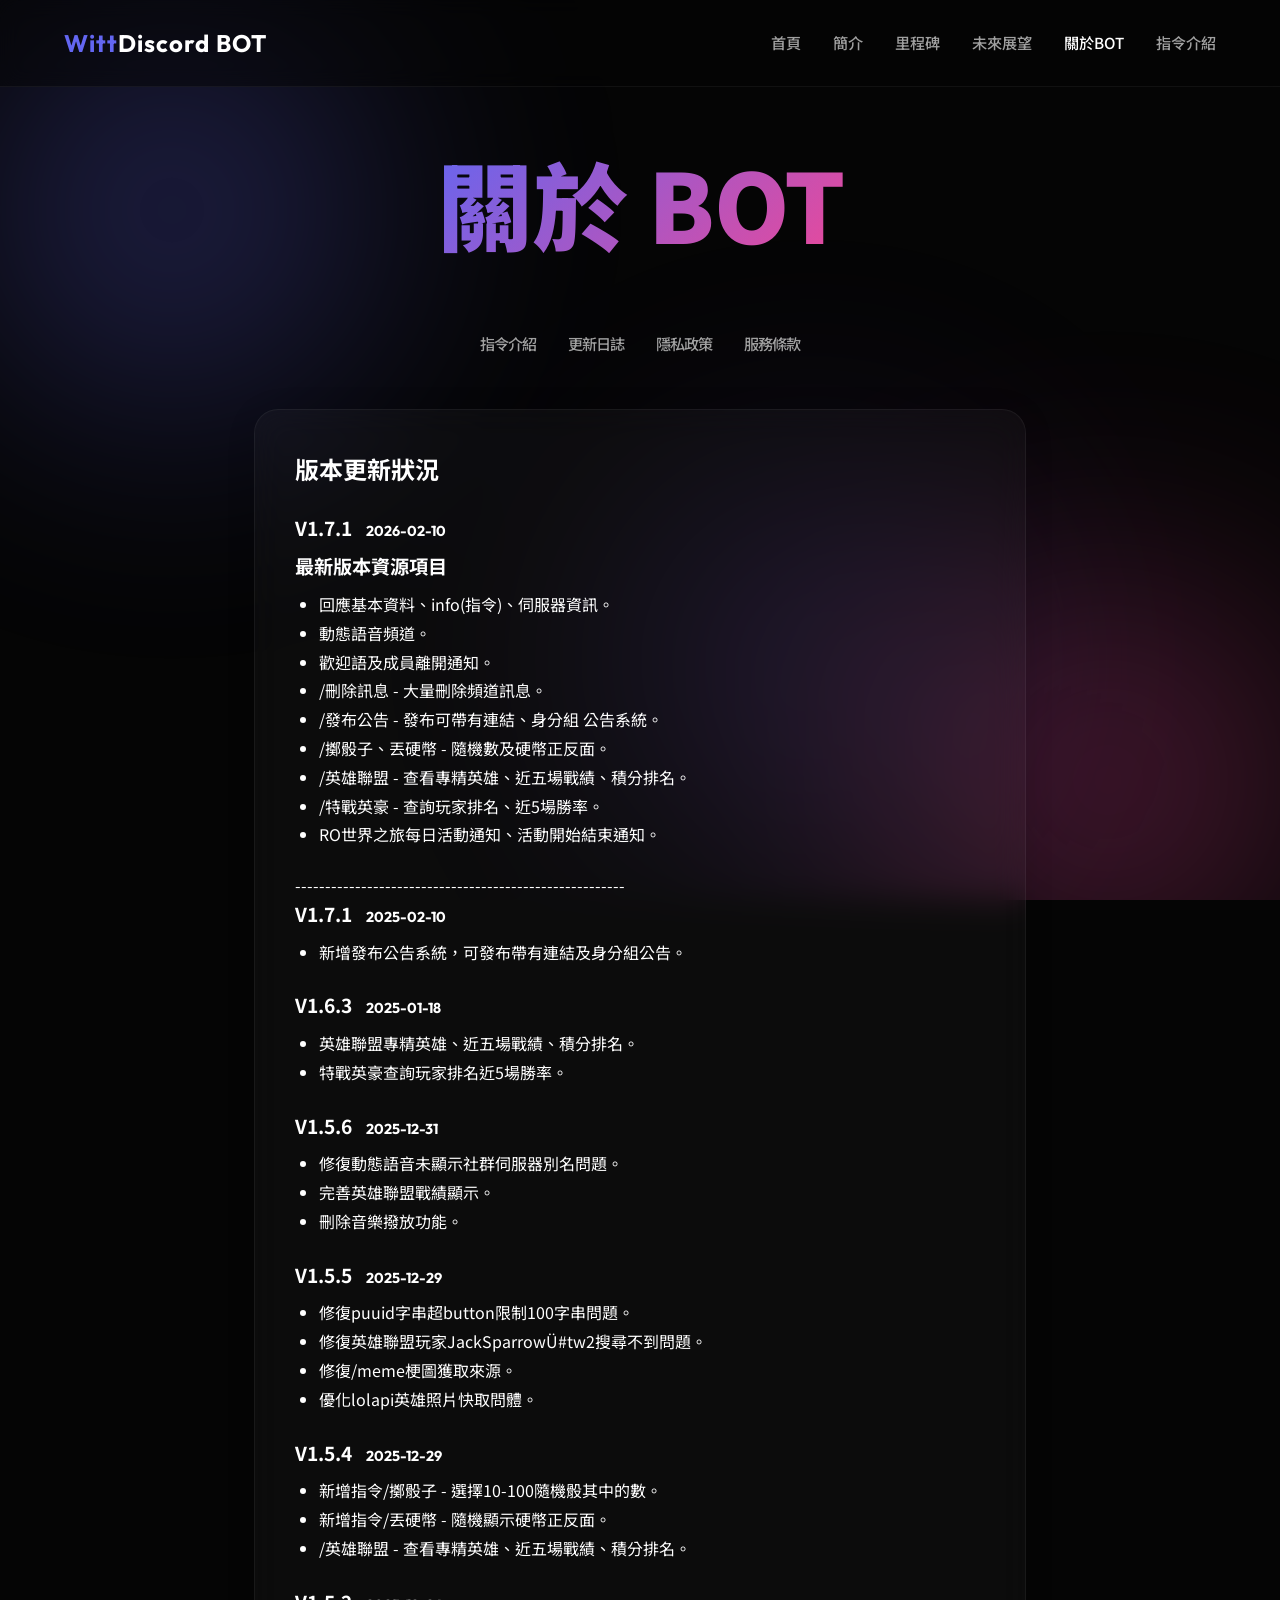
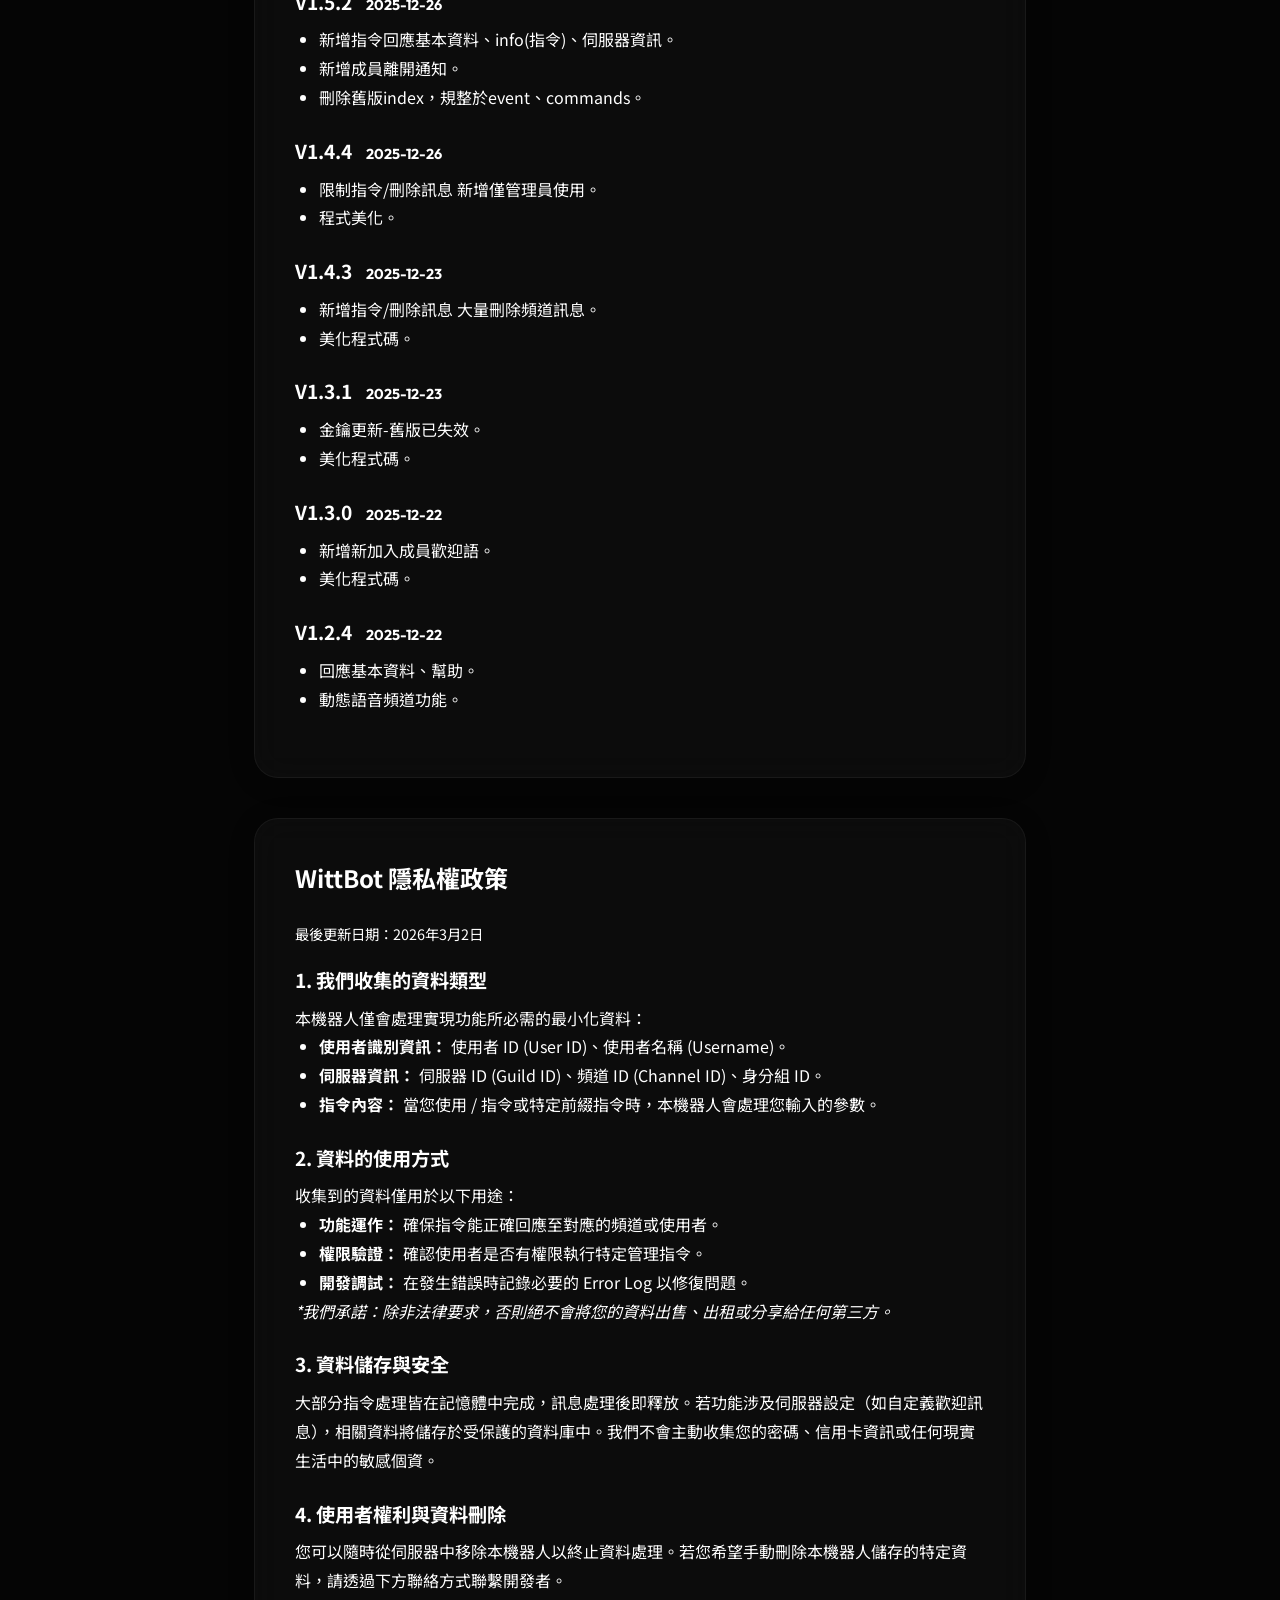
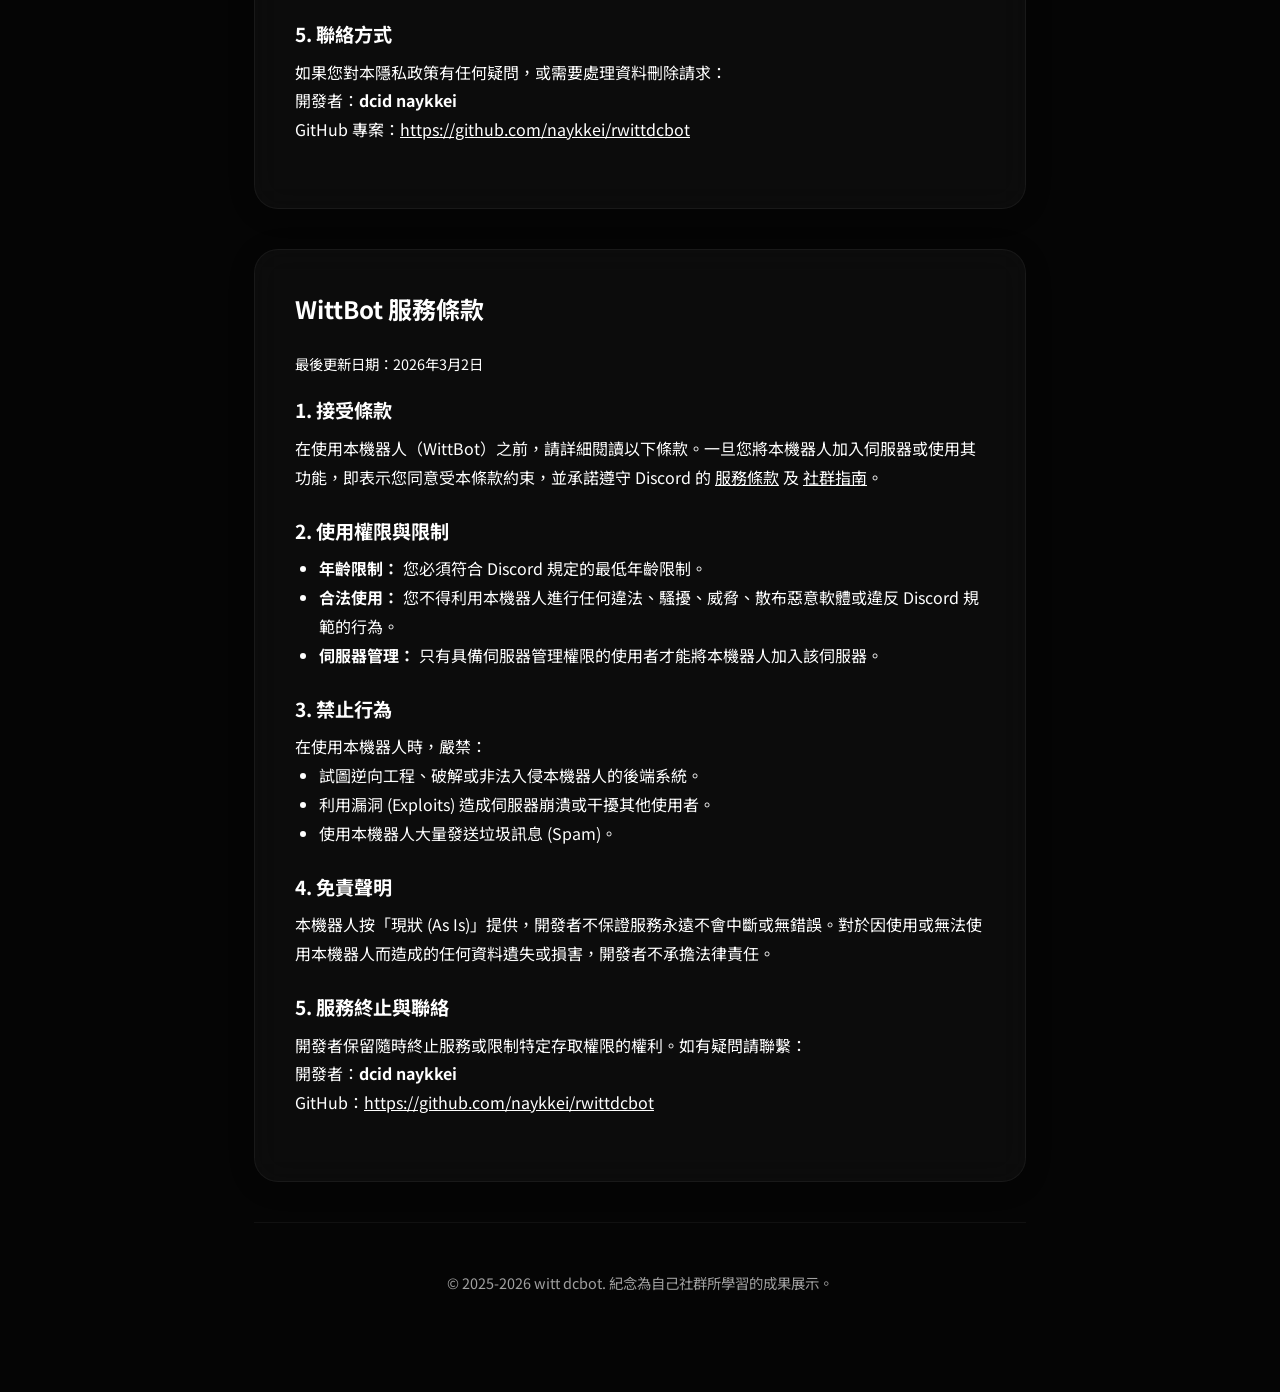
==== commit 96d415f2: "1.7.1" ====
--- a/about.html
+++ b/about.html
@@ -92,13 +92,14 @@
 
 
 <div class="faq-item">
-                <h3>V1.6.3 <span class="changelog-date">2026-02-11</span></h3>
+                <h3>V1.7.1 <span class="changelog-date">2026-02-10</span></h3>
 		<h3>最新版本資源項目</h3>
                 <ul>
                     <li>回應基本資料、info(指令)、伺服器資訊。</li>
                     <li>動態語音頻道。</li>
 			<li>歡迎語及成員離開通知。</li>
 		<li>/刪除訊息 - 大量刪除頻道訊息。</li>
+		<li>/發布公告 - 發布可帶有連結、身分組 公告系統。</li>
 		<li>/擲骰子、丟硬幣 - 隨機數及硬幣正反面。</li>
 		<li>/英雄聯盟 - 查看專精英雄、近五場戰績、積分排名。</li>
 		<li>/特戰英豪 - 查詢玩家排名、近5場勝率。</li>
@@ -107,6 +108,21 @@
             </div>
 			<p>-------------------------------------------------------</p>
 
+
+<div class="faq-item">
+                <h3>V1.7.1 <span class="changelog-date">2025-02-10</span></h3>
+                <ul>
+                    <li>新增發布公告系統，可發布帶有連結及身分組公告。</li>
+                </ul>
+            </div>
+			
+<div class="faq-item">
+                <h3>V1.6.3 <span class="changelog-date">2025-01-18</span></h3>
+                <ul>
+                    <li>英雄聯盟專精英雄、近五場戰績、積分排名。</li>
+                    <li>特戰英豪查詢玩家排名近5場勝率。</li>
+                </ul>
+            </div>
 
 <div class="faq-item">
                 <h3>V1.5.6 <span class="changelog-date">2025-12-31</span></h3>
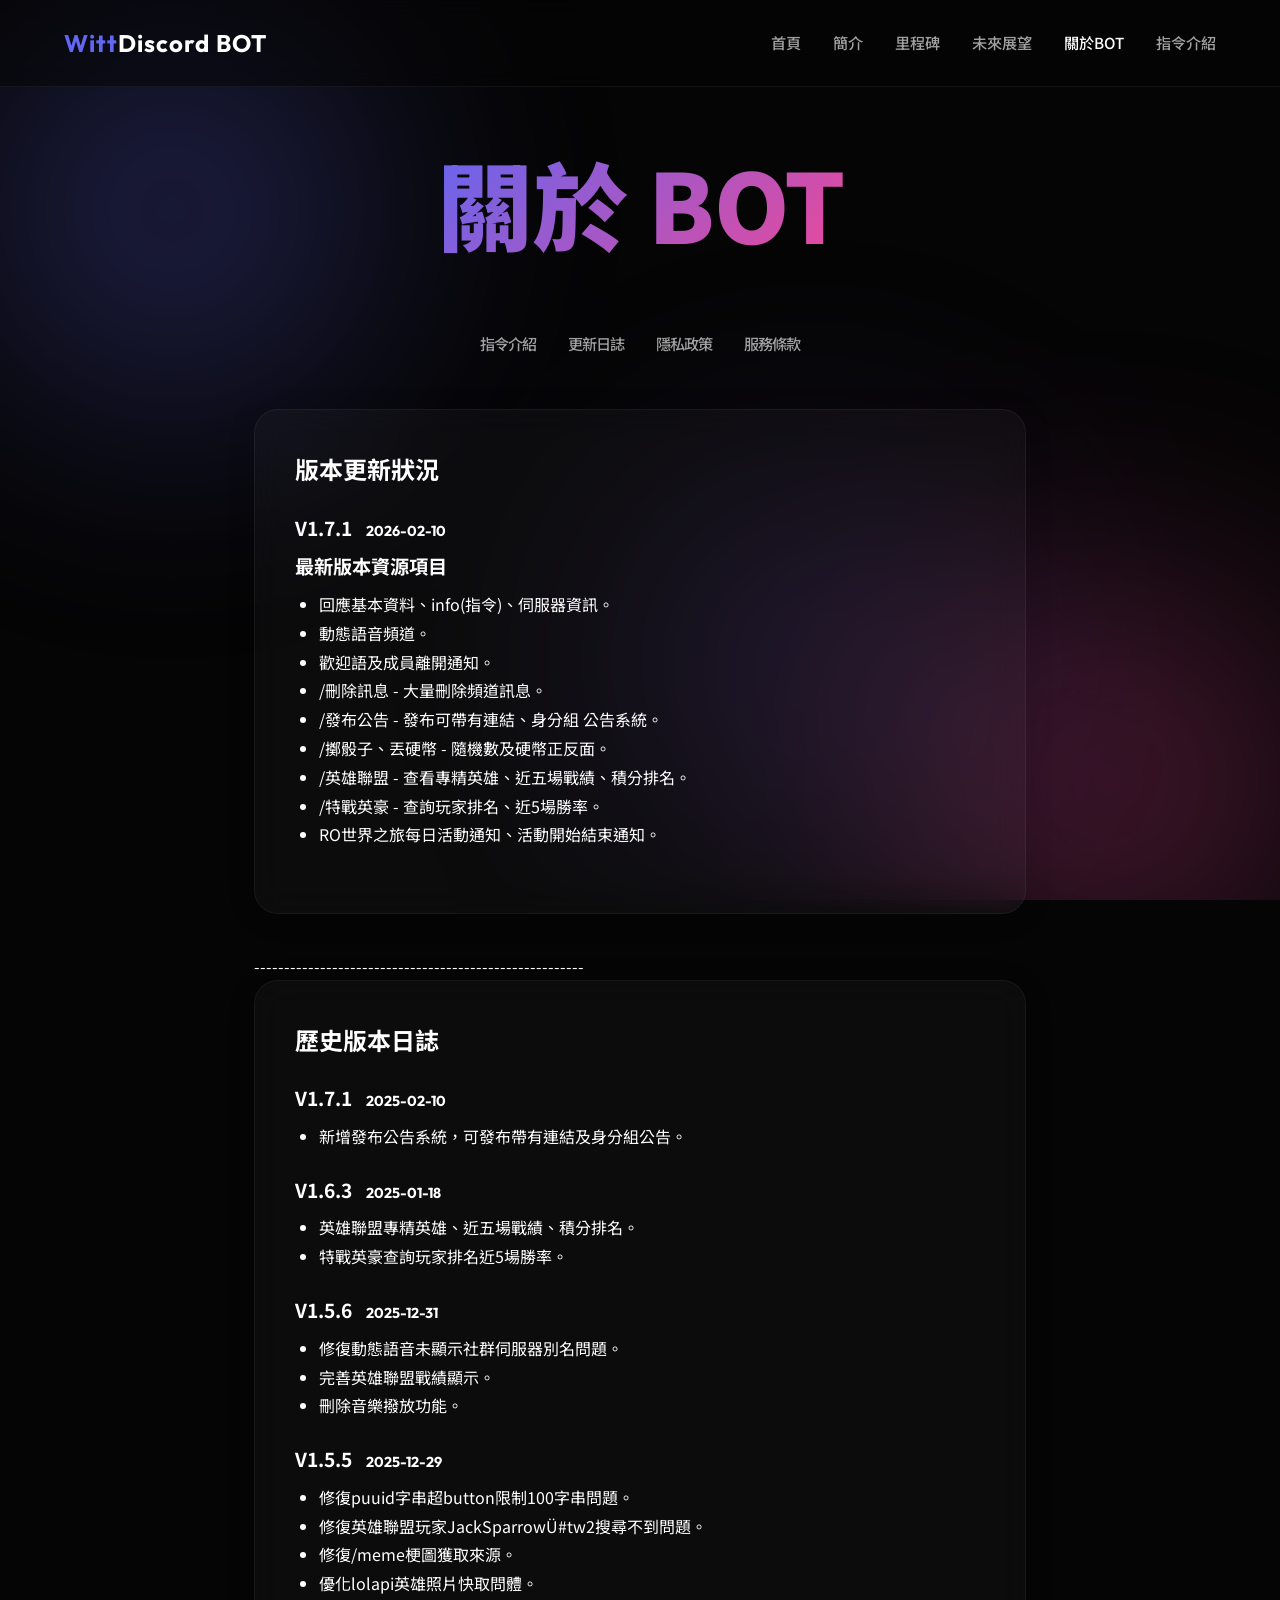
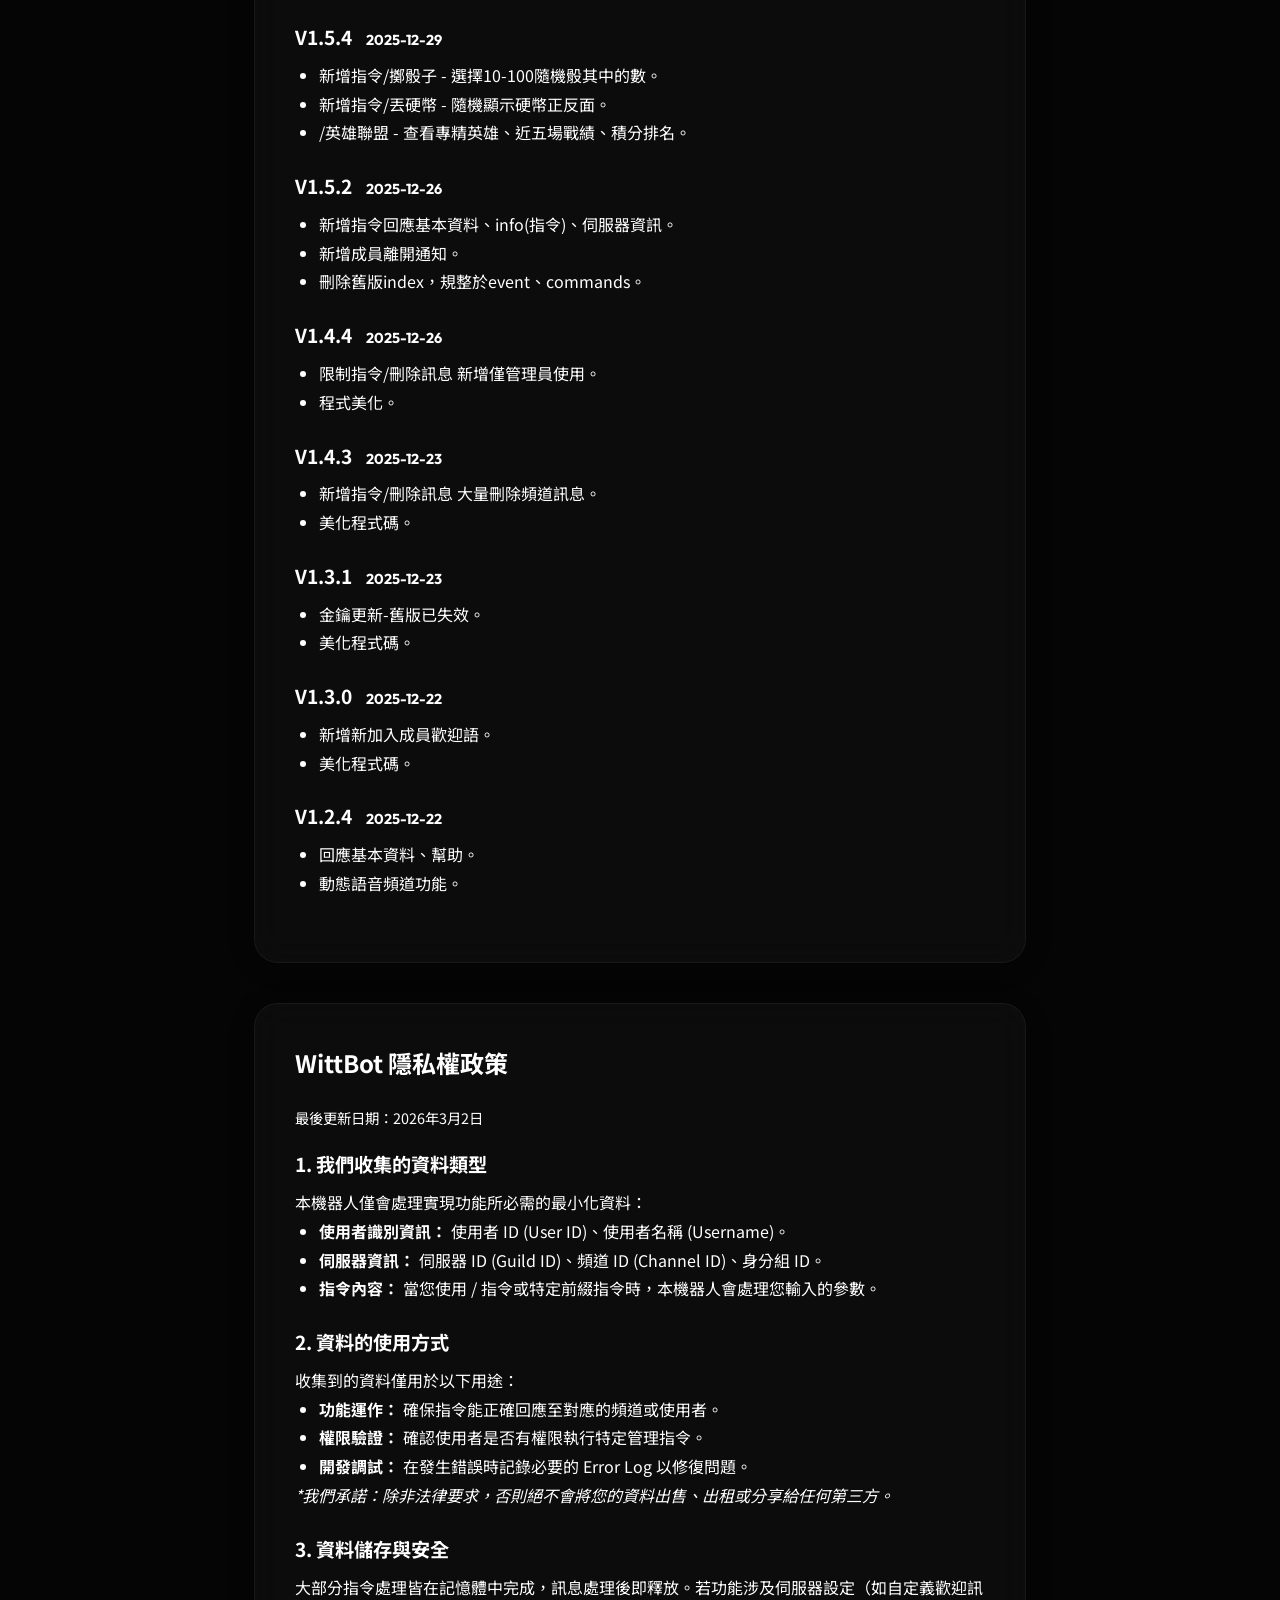
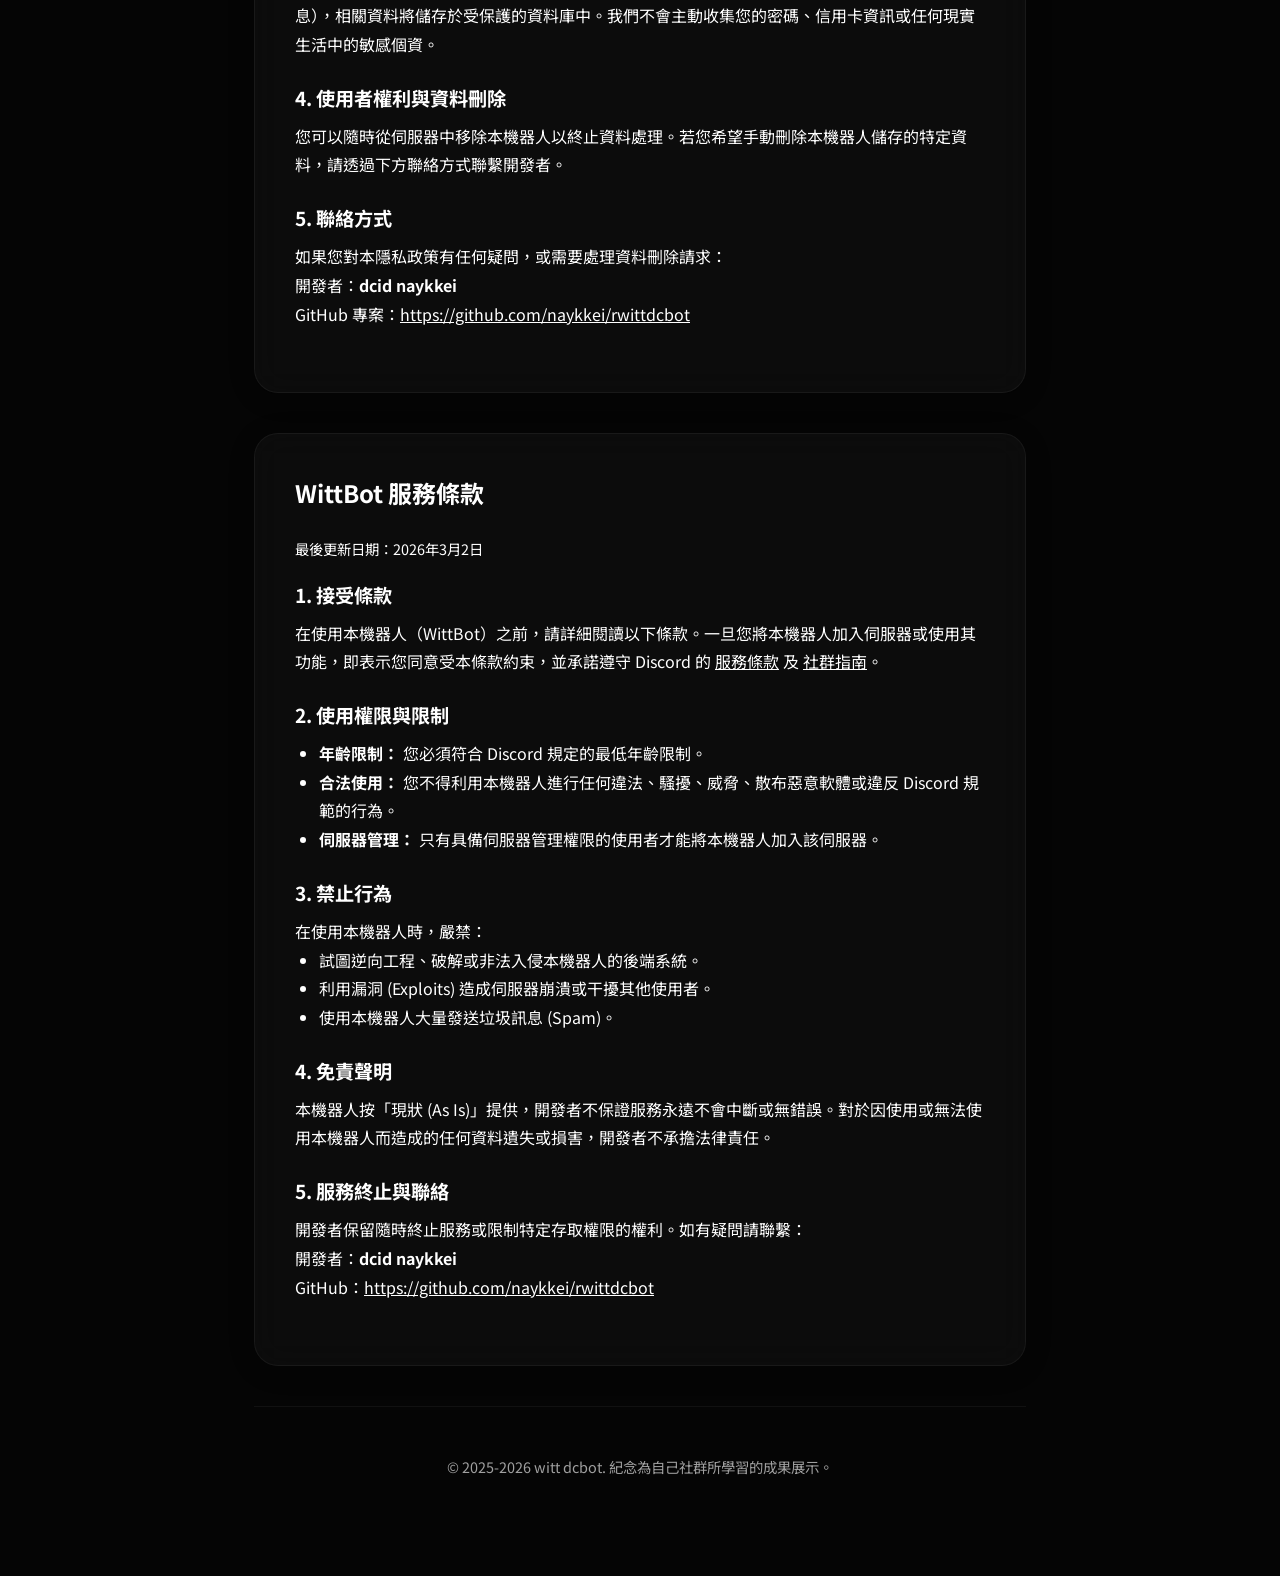
==== commit 1bfb6944: "Update about.html" ====
--- a/about.html
+++ b/about.html
@@ -9,6 +9,18 @@
     <link rel="preconnect" href="https://fonts.googleapis.com">
     <link rel="preconnect" href="https://fonts.gstatic.com" crossorigin>
     <link href="https://fonts.googleapis.com/css2?family=Noto+Sans+TC:wght@300;400;700;900&family=Outfit:wght@300;400;700&display=swap" rel="stylesheet">
+	<link rel="shortcut icon" href="assets/images/favicon.ico" type="image/x-icon">
+    <link rel="icon" href="assets/images/favicon.png" type="image/png">
+    <meta property="og:type" content="website">
+    <meta property="og:url" content="https://wittdigital.github.io/">
+    <meta property="og:title" content="維特 DC助手 | 讓自己的社群更加強大">
+    <meta property="og:description" content="紀錄維特助手 BOT 的成長里程碑與指令開發細節。">
+    <meta property="og:image" content="assets/images/og-share.png">
+    <meta property="twitter:card" content="summary_large_image">
+    <meta property="twitter:title" content="維特 DC助手">
+    <meta property="twitter:description" content="紀錄維特助手 BOT 的成長里程碑與指令開發細節。">
+    <meta property="twitter:image" content="assets/images/og-share.png">
+
     <style>
         .about-section {
             padding: 150px 5% 50px;
@@ -106,8 +118,10 @@
 		<li>RO世界之旅每日活動通知、活動開始結束通知。</li>
                 </ul>
             </div>
+			</div>
 			<p>-------------------------------------------------------</p>
-
+<div class="glass-card about-card reveal">
+            <h2 id="botlogs">歷史版本日誌</h2>
 
 <div class="faq-item">
                 <h3>V1.7.1 <span class="changelog-date">2025-02-10</span></h3>
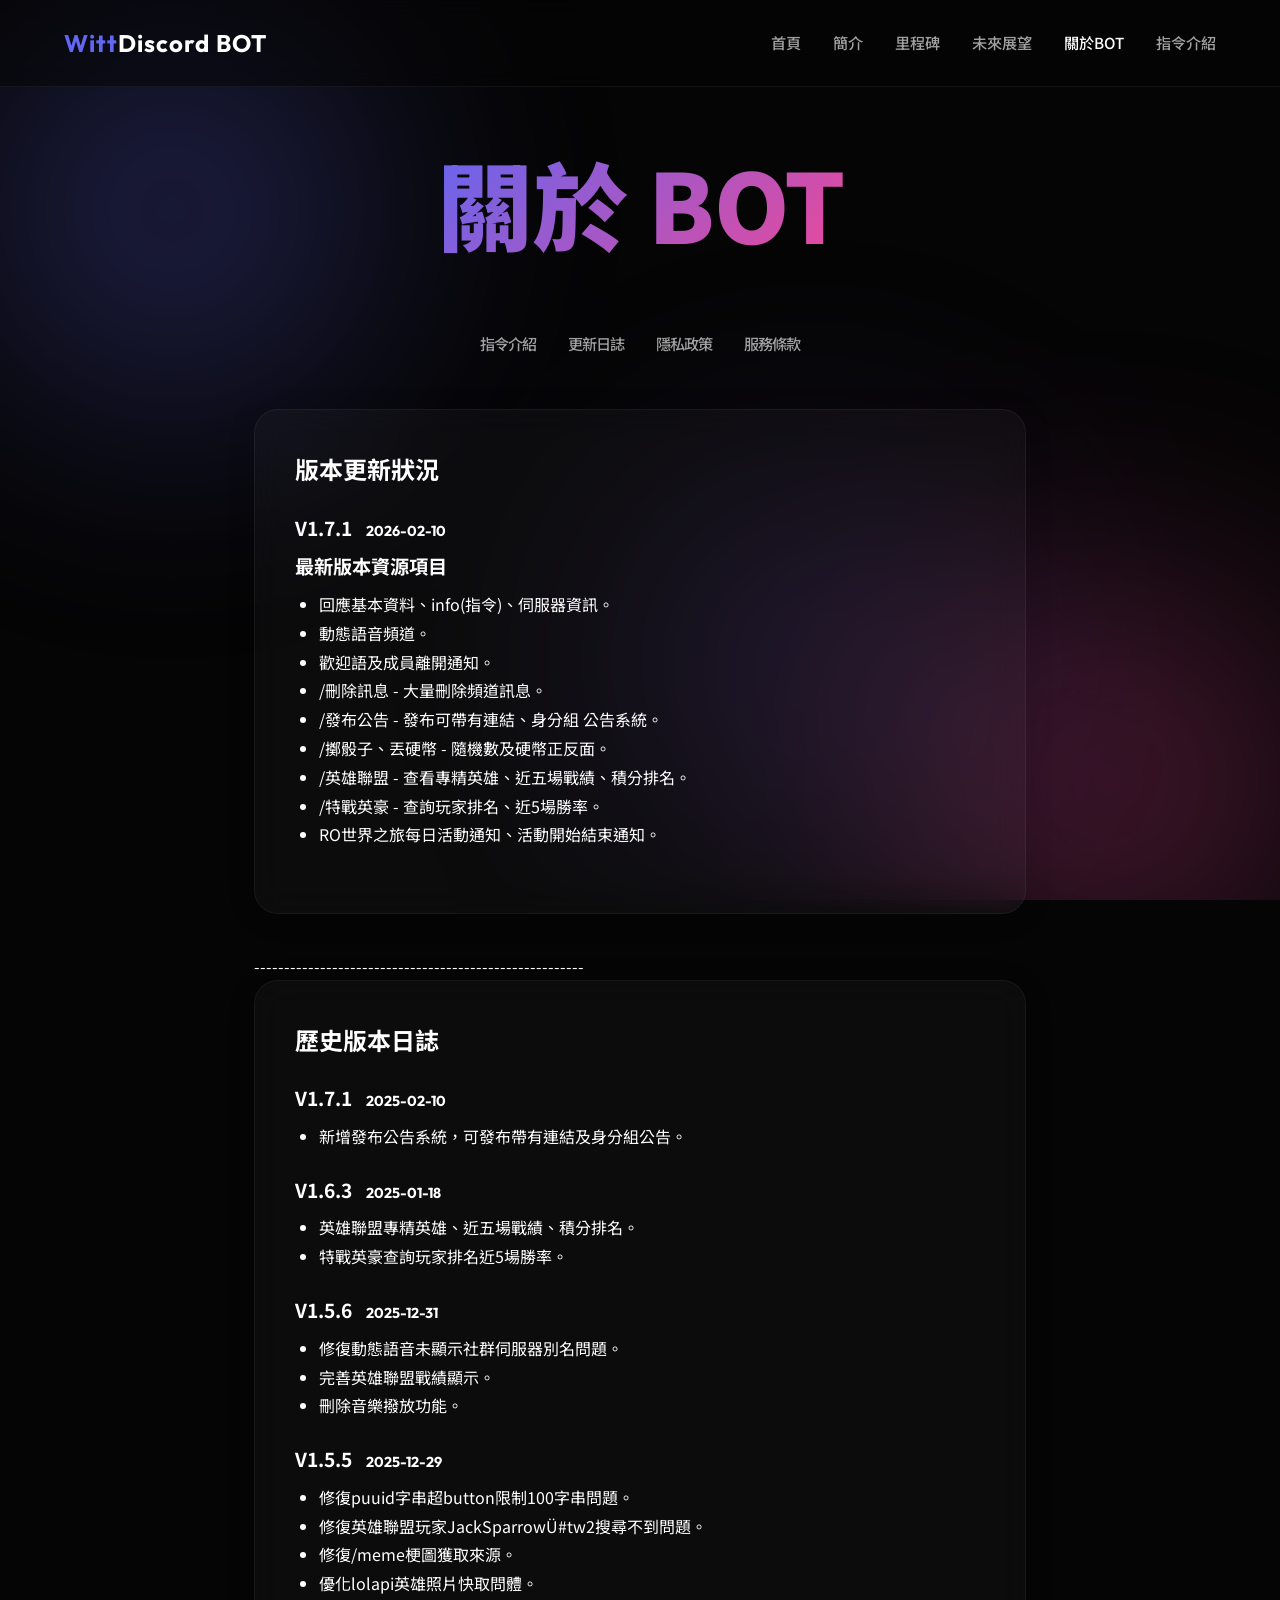
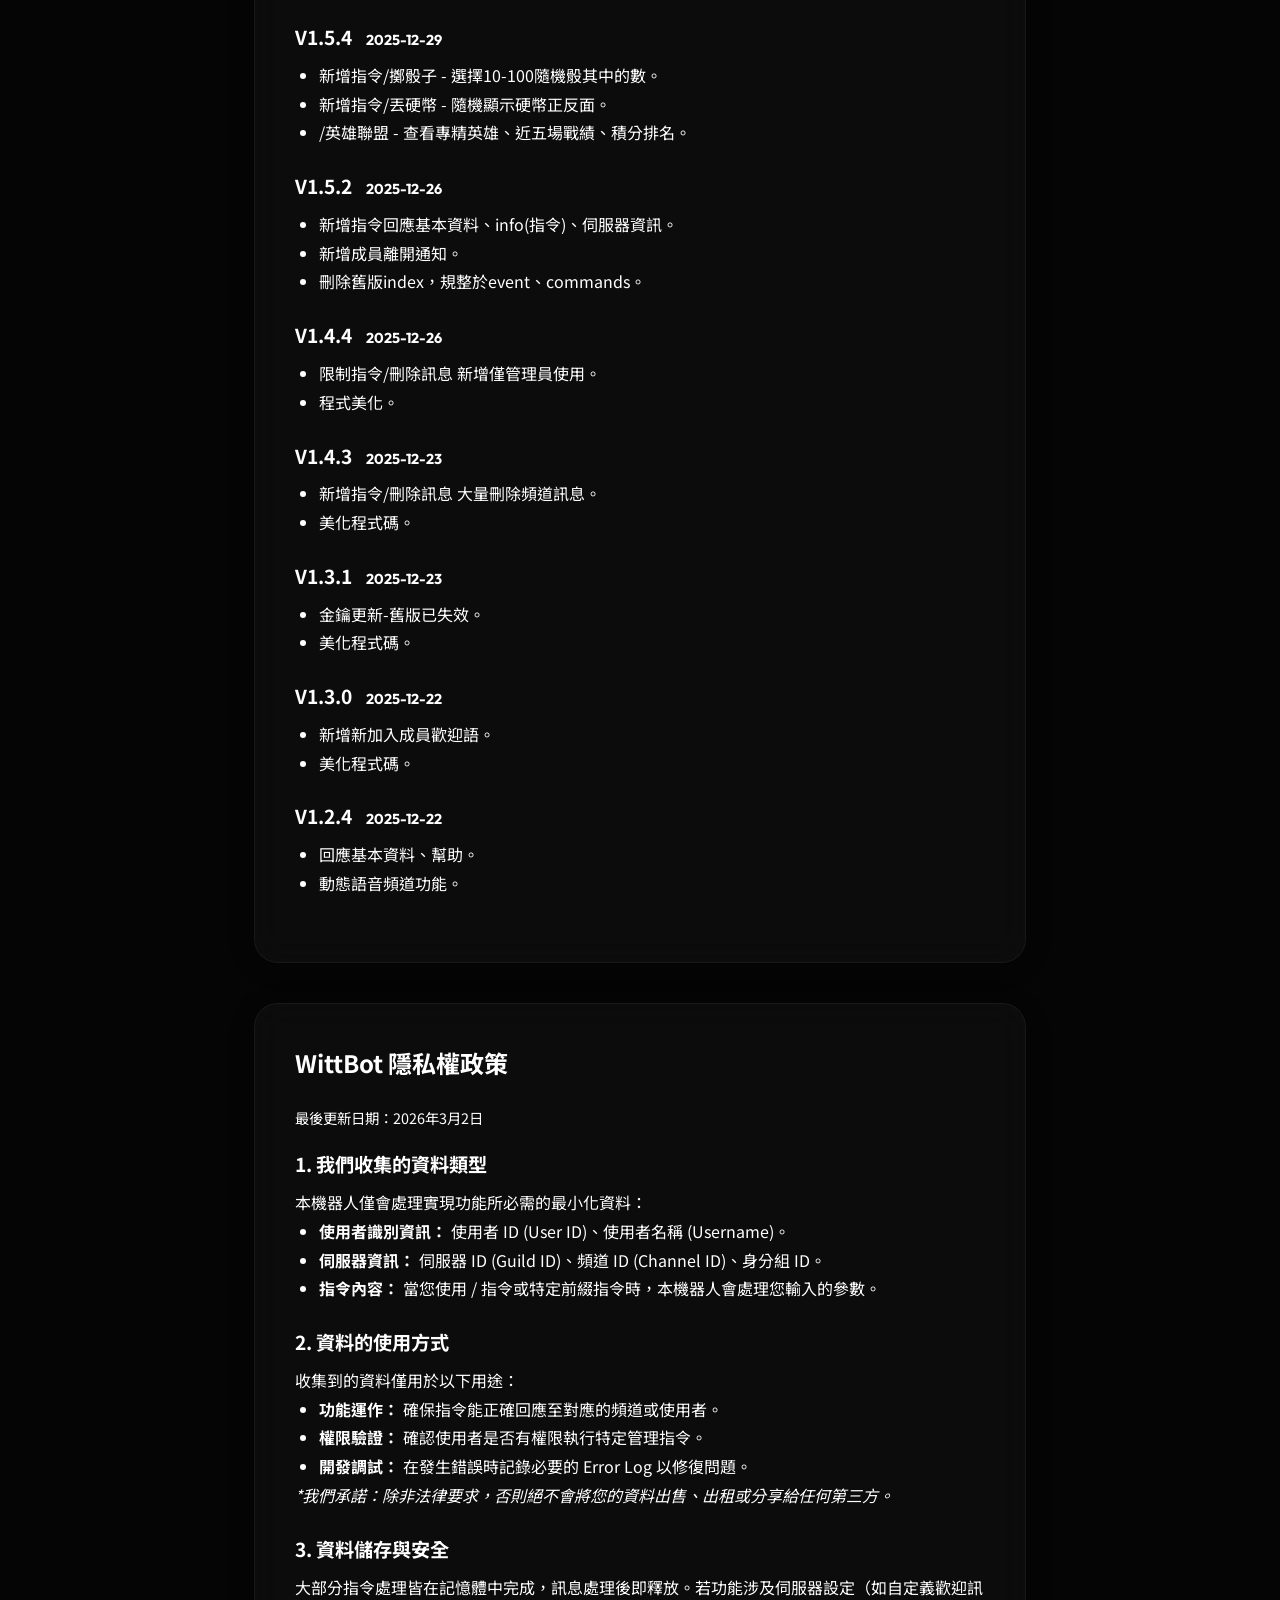
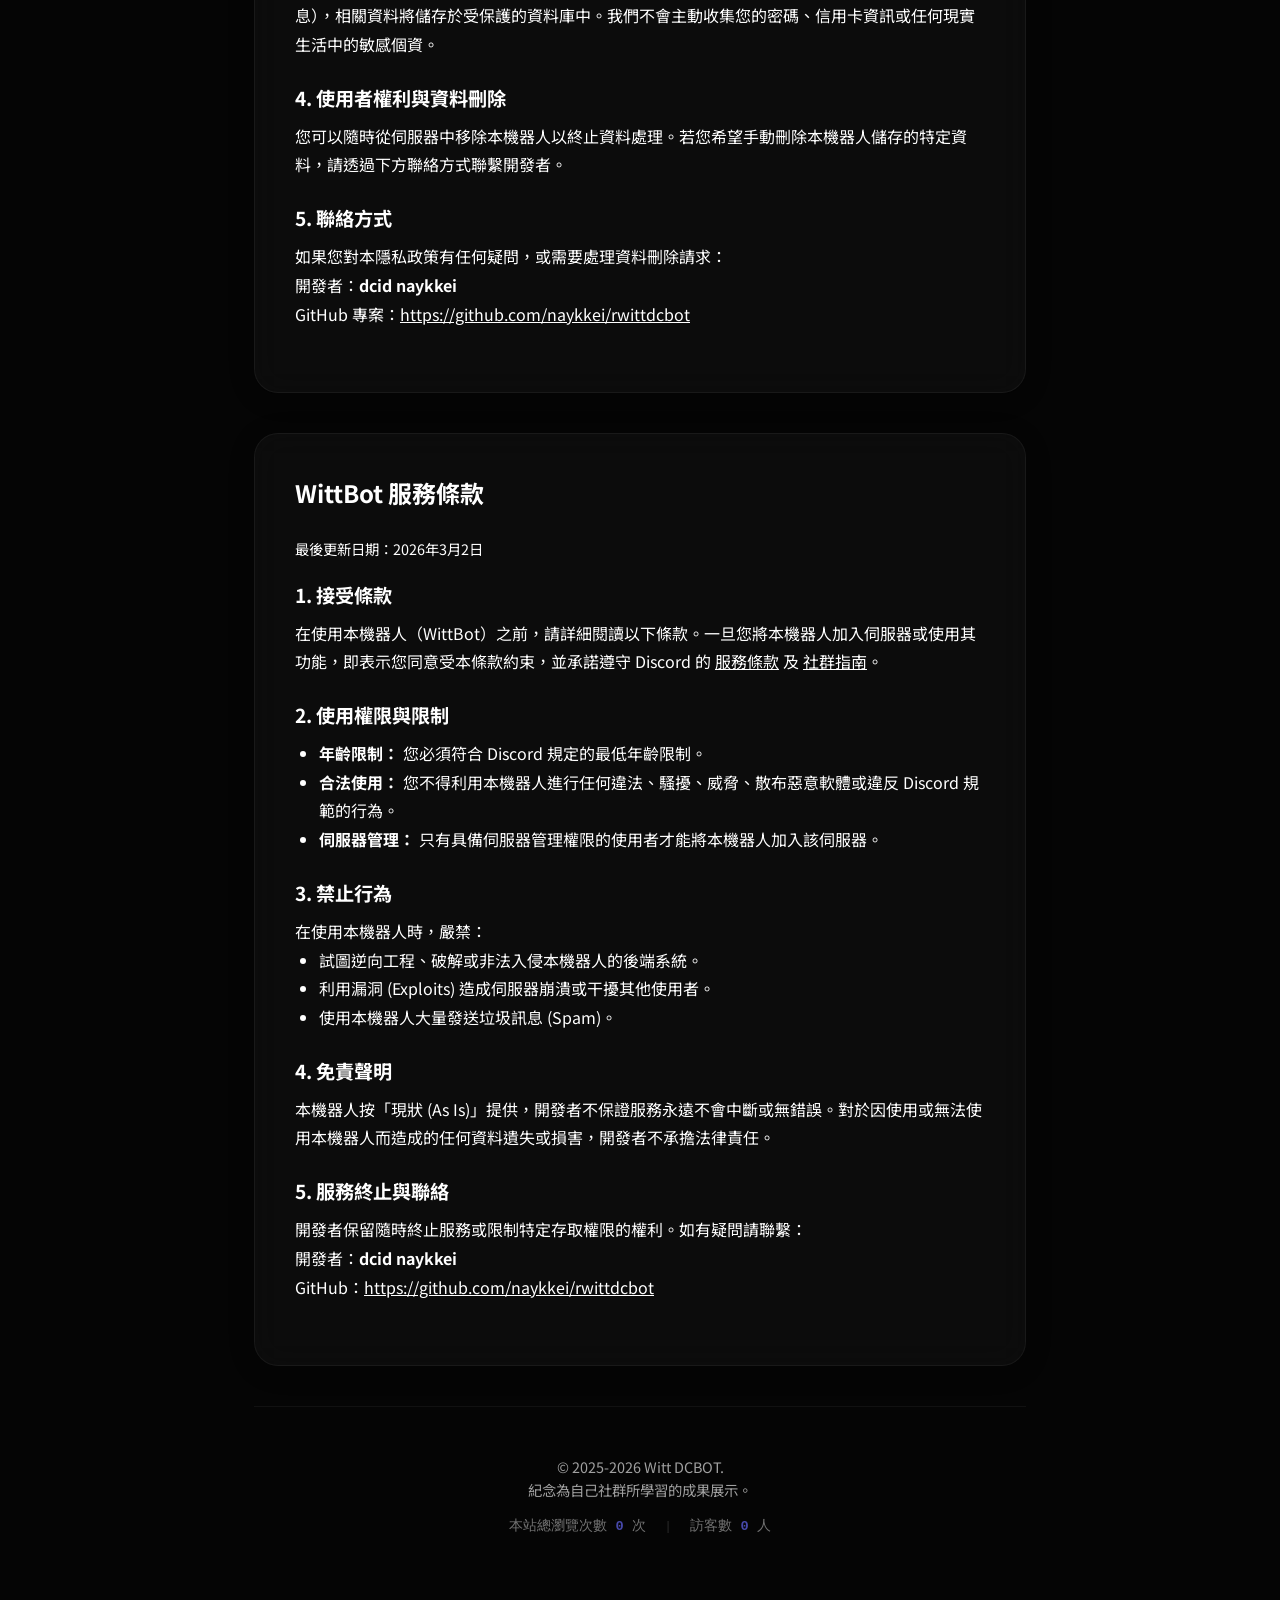
==== commit c266858e: "新增網頁瀏覽人數" ====
--- a/about.html
+++ b/about.html
@@ -15,11 +15,11 @@
     <meta property="og:url" content="https://wittdigital.github.io/">
     <meta property="og:title" content="維特 DC助手 | 讓自己的社群更加強大">
     <meta property="og:description" content="紀錄維特助手 BOT 的成長里程碑與指令開發細節。">
-    <meta property="og:image" content="assets/images/og-share.png">
+    <meta property="og:image" content="https://wittdigital.github.io/assets/images/og-share.png">
     <meta property="twitter:card" content="summary_large_image">
     <meta property="twitter:title" content="維特 DC助手">
     <meta property="twitter:description" content="紀錄維特助手 BOT 的成長里程碑與指令開發細節。">
-    <meta property="twitter:image" content="assets/images/og-share.png">
+    <meta property="twitter:image" content="https://wittdigital.github.io/assets/images/og-share.png">
 
     <style>
         .about-section {
@@ -312,10 +312,22 @@
     </div>
 </div>
 
-    <footer>
-        <p>© 2025-2026 witt dcbot. 紀念為自己社群所學習的成果展示。</p>
+    <footer class="footer">
+        <div class="footer-content">
+            <p>© 2025-2026 Witt DCBOT. <br />紀念為自己社群所學習的成果展示。</p>
+            <div class="visitor-stats">
+                <span id="busuanzi_container_site_pv">
+                    本站總瀏覽次數 <span id="busuanzi_value_site_pv" class="stats-number">0</span> 次
+                </span>
+                <span class="divider">|</span>
+                <span id="busuanzi_container_site_uv">
+                    訪客數 <span id="busuanzi_value_site_uv" class="stats-number">0</span> 人
+                </span>
+            </div>
+        </div>
     </footer>
 
     <script src="script.js"></script>
+    <script async src="//busuanzi.ibruce.info/busuanzi/2.3/busuanzi.pure.mini.js"></script>
 </body>
 </html>
--- a/style.css
+++ b/style.css
@@ -484,15 +484,15 @@
 
 .reveal {
     opacity: 0;
-    transform: translateY(30px);
-    transition: all 0.8s cubic-bezier(0.5, 0, 0, 1);
-}
-
-
+    transform: translateY(40px);
+    filter: blur(5px);
+    transition: all 0.8s cubic-bezier(0.16, 1, 0.3, 1);
+}
 
 .reveal.active {
     opacity: 1;
     transform: translateY(0);
+    filter: blur(0);
 }
 
 
@@ -953,11 +953,39 @@
 }
 
 /* --- 僅新增：指令影片專屬美化 --- */
+/* 幫影片容器加一個掃描線層 */
 .command-demo {
-    width: 100%;
+    position: relative;
+    overflow: hidden;
     background: #000;
-    overflow: hidden;
-    line-height: 0; /* 消除影片下方的微小間隙 */
+}
+
+/* 當影片還沒播放時（或是正在載入），顯示掃描線 */
+.command-demo::before {
+    content: "";
+    position: absolute;
+    top: 0; left: 0;
+    width: 100%; height: 100%;
+    /* 製作黑色的細橫線效果 */
+    background: linear-gradient(
+        rgba(18, 16, 16, 0) 50%, 
+        rgba(0, 0, 0, 0.25) 50%
+    ), linear-gradient(
+        90deg, 
+        rgba(255, 0, 0, 0.03), 
+        rgba(0, 255, 0, 0.01), 
+        rgba(0, 0, 255, 0.03)
+    );
+    background-size: 100% 4px, 3px 100%;
+    z-index: 2;
+    pointer-events: none; /* 確保不影響點擊影片 */
+    opacity: 0.6;
+}
+
+/* 當影片開始播放後，可以考慮把掃描線變淡（選用） */
+.command-demo:hover::before {
+    opacity: 0.3;
+    transition: opacity 0.5s ease;
 }
 /* --- 最終修正：確保影片完整顯示不裁切 --- */
 .command-demo video {
@@ -977,3 +1005,79 @@
 .command-card:hover .command-demo video {
     transform: none !important;
 }
+
+/* --- 首頁進場動畫定義 --- */
+
+/* 1. 基礎浮現動畫 */
+@keyframes fadeInUp {
+    from {
+        opacity: 0;
+        transform: translateY(30px);
+        filter: blur(10px);
+    }
+    to {
+        opacity: 1;
+        transform: translateY(0);
+        filter: blur(0);
+    }
+}
+
+/* 2. 標題發光擴張效果 (更加硬派) */
+@keyframes titleGlow {
+    0% {
+        letter-spacing: -10px;
+        opacity: 0;
+        filter: blur(20px);
+    }
+    100% {
+        letter-spacing: -1px;
+        opacity: 1;
+        filter: blur(0);
+    }
+}
+
+/* --- 應用到具體元件 --- */
+
+/* 預設隱藏，待會用 JS 或純 CSS 觸發 */
+.hero .badge, 
+.hero .title, 
+.hero .subtitle, 
+.hero .cta-button {
+    opacity: 0; /* 初始隱藏 */
+    animation-fill-mode: forwards; /* 動畫結束後保持在最後狀態 */
+}
+
+/* 設定每個元件出現的時間差 (Staggered Animation) */
+.hero .badge {
+    animation: fadeInUp 0.8s ease-out 0.2s forwards;
+}
+
+.hero .title {
+    animation: titleGlow 1.2s cubic-bezier(0.22, 1, 0.36, 1) 0.5s forwards;
+}
+
+.hero .subtitle {
+    animation: fadeInUp 0.8s ease-out 0.8s forwards;
+}
+
+.hero .cta-button {
+    animation: fadeInUp 0.8s ease-out 1.1s forwards;
+}
+
+.visitor-stats {
+    margin-top: 15px;
+    font-family: 'Fira Code', monospace;
+    font-size: 0.85rem;
+    color: var(--text-secondary);
+    opacity: 0.7;
+}
+
+.stats-number {
+    color: var(--accent-1); /* 使用你的品牌色 */
+    font-weight: 700;
+}
+
+.divider {
+    margin: 0 10px;
+    color: rgba(255, 255, 255, 0.2);
+}
